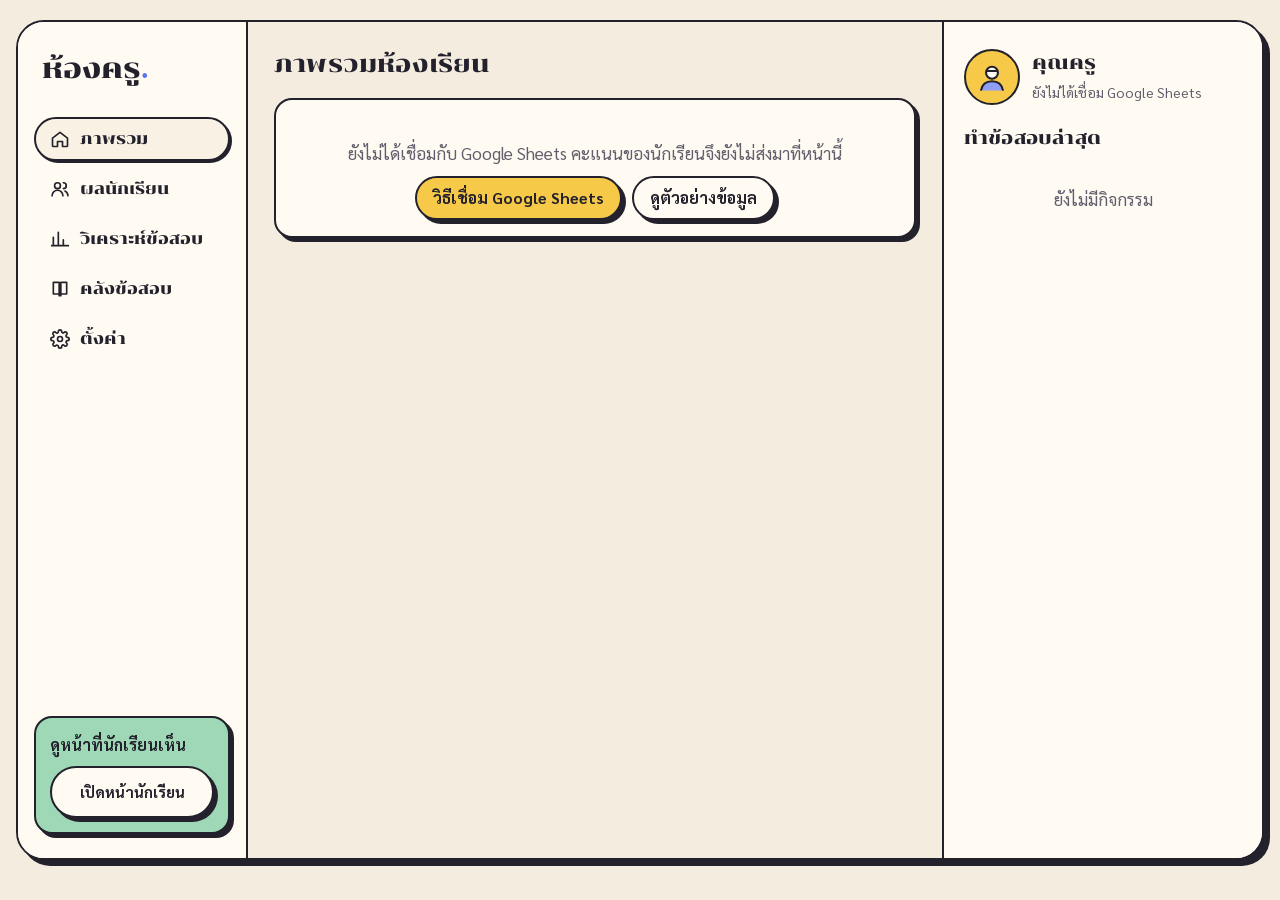
==== teacher.html @ 2ed69893 "หน้าตาใหม่ + หน้าครู" ====
<!DOCTYPE html>
<html lang="th" translate="no">
<head>
<meta charset="UTF-8" />
<meta name="viewport" content="width=device-width, initial-scale=1" />
<meta name="google" content="notranslate" />
<meta name="robots" content="noindex" />
<title>ห้องครู • ห้องติว ป.5</title>
<link rel="preconnect" href="https://fonts.googleapis.com" />
<link rel="preconnect" href="https://fonts.gstatic.com" crossorigin />
<link href="https://fonts.googleapis.com/css2?family=Chonburi&family=Sarabun:wght@400;600;700&display=swap" rel="stylesheet" />
<link rel="stylesheet" href="css/style.css" />
<link rel="stylesheet" href="css/teacher.css" />
</head>
<body class="teacher">

<div id="lockScreen" class="lock-wrap" hidden>
  <div class="lock card">
    <div id="lockArt" class="lock-art"></div>
    <h1>ห้องครู</h1>
    <p>กรอกรหัสลับที่ตั้งไว้ใน Google Apps Script</p>
    <form id="lockForm" novalidate>
      <div class="field">
        <label for="lockKey">รหัสครู</label>
        <input id="lockKey" type="password" autocomplete="current-password" required />
      </div>
      <p id="lockError" class="error-text" hidden></p>
      <button type="submit" class="btn btn-primary">เข้าห้องครู</button>
      <a class="btn btn-ghost" href="./">กลับหน้านักเรียน</a>
    </form>
  </div>
</div>

<div id="dashShell" class="dash-shell" hidden>
  <div class="dash">
    <aside class="side">
      <a class="brand" href="teacher.html">ห้องครู<span>.</span></a>
      <nav class="nav" id="nav" aria-label="เมนูห้องครู"></nav>
      <div class="side-bottom">
        <div class="upgrade card">
          <strong>ดูหน้าที่นักเรียนเห็น</strong>
          <a class="btn" href="./">เปิดหน้านักเรียน</a>
        </div>
      </div>
    </aside>

    <main class="main">
      <div id="demoBanner" class="demo-banner card" hidden></div>
      <div id="view"></div>
    </main>

    <aside class="aside" id="aside"></aside>
  </div>
</div>

<script src="js/config.js"></script>
<script src="js/art.js"></script>
<script src="js/teacher.js"></script>
</body>
</html>
---- css/style.css ----
/* ---------- Design tokens ---------- */
:root {
  --bg: #f4ecdf;
  --paper: #fffaf2;
  --paper-2: #f9f1e4;
  --ink: #23212c;
  --ink-soft: #625e6d;
  --line: #23212c;
  --shadow-color: #23212c;

  --yellow: #f7c948;
  --blue: #8e9ef6;
  --pink: #f5a6b8;
  --mint: #9ed8b6;
  --peach: #f8bb8c;
  --lilac: #c7b3f0;

  --accent: #6173e8;
  --accent-soft: #e3e7ff;
  --correct-bg: #dcf2e5;
  --correct-ink: #1d6a44;
  --wrong-bg: #fde6d8;
  --wrong-ink: #9c4a28;

  --radius: 18px;
  --radius-sm: 12px;
  --border: 2px solid var(--line);
  --shadow: 4px 4px 0 var(--shadow-color);
  --shadow-sm: 2px 2px 0 var(--shadow-color);
  --ease: cubic-bezier(.2, .8, .2, 1);

  --font-display: 'Chonburi', 'Sarabun', Georgia, serif;
  --font-body: 'Sarabun', 'Noto Sans Thai', system-ui, -apple-system, sans-serif;

  color-scheme: light;
}

@media (prefers-color-scheme: dark) {
  :root {
    --bg: #1b1a22;
    --paper: #26242f;
    --paper-2: #2e2b38;
    --ink: #f3ecdf;
    --ink-soft: #b3adbf;
    --line: #e9e0cf;
    --shadow-color: #07060a;

    --yellow: #e8b93a;
    --blue: #7d8de6;
    --pink: #e391a4;
    --mint: #7fc49e;
    --peach: #e7a472;
    --lilac: #a894db;

    --accent: #9aa8ff;
    --accent-soft: #33385c;
    --correct-bg: #1f3a2c;
    --correct-ink: #9fe3bd;
    --wrong-bg: #402b22;
    --wrong-ink: #f3b597;

    color-scheme: dark;
  }
}

/* ---------- Base ---------- */
* { box-sizing: border-box; }

[hidden] { display: none !important; }

html, body {
  margin: 0;
  padding: 0;
  overflow-x: hidden;
}

body {
  background: var(--bg);
  color: var(--ink);
  font-family: var(--font-body);
  font-size: 18px;
  line-height: 1.6;
  min-height: 100vh;
  -webkit-font-smoothing: antialiased;
}

h1, h2, h3, .display {
  font-family: var(--font-display);
  font-weight: 400;
  letter-spacing: .2px;
  line-height: 1.35;
}

button { font-family: inherit; }

:focus-visible {
  outline: 3px solid var(--accent);
  outline-offset: 3px;
}

/* ---------- Shared components ---------- */
.card {
  background: var(--paper);
  border: var(--border);
  border-radius: var(--radius);
  box-shadow: var(--shadow);
}

.btn {
  display: inline-flex;
  align-items: center;
  justify-content: center;
  gap: 8px;
  min-height: 52px;
  width: 100%;
  padding: 12px 22px;
  font-size: 18px;
  font-weight: 700;
  border-radius: 999px;
  border: var(--border);
  background: var(--paper);
  color: var(--ink);
  box-shadow: var(--shadow);
  cursor: pointer;
  text-decoration: none;
  transition: transform .15s var(--ease), box-shadow .15s var(--ease), background .2s;
  -webkit-tap-highlight-color: transparent;
}

.btn:hover:not(:disabled) { transform: translate(-1px, -1px); box-shadow: 5px 5px 0 var(--shadow-color); }
.btn:active:not(:disabled) { transform: translate(3px, 3px); box-shadow: 1px 1px 0 var(--shadow-color); }
.btn:disabled { opacity: .45; cursor: not-allowed; box-shadow: var(--shadow-sm); }

.btn-primary { background: var(--yellow); color: #23212c; }
.btn-secondary { background: var(--blue); color: #23212c; }
.btn-ghost {
  background: transparent;
  border-color: transparent;
  box-shadow: none;
  color: var(--ink-soft);
  font-weight: 600;
  min-height: 48px;
}
.btn-ghost:hover:not(:disabled) { box-shadow: none; transform: none; color: var(--ink); text-decoration: underline; }
.btn-ghost:active:not(:disabled) { box-shadow: none; }
.btn-sm { min-height: 44px; font-size: 16px; padding: 8px 16px; width: auto; }

.pill {
  display: inline-flex;
  align-items: center;
  gap: 6px;
  padding: 2px 12px;
  border: var(--border);
  border-radius: 999px;
  background: var(--paper);
  font-size: 14px;
  font-weight: 700;
  white-space: nowrap;
}
.pill-yellow { background: var(--yellow); color: #23212c; }
.pill-pink { background: var(--pink); color: #23212c; }
.pill-blue { background: var(--blue); color: #23212c; }
.pill-mint { background: var(--mint); color: #23212c; }
.pill-peach { background: var(--peach); color: #23212c; }

.bar {
  height: 12px;
  border: var(--border);
  border-radius: 999px;
  background: var(--paper-2);
  overflow: hidden;
}
.bar > span {
  display: block;
  height: 100%;
  width: 0;
  background: var(--blue);
  transition: width .6s var(--ease);
}

.cover {
  position: relative;
  border-bottom: var(--border);
  overflow: hidden;
}
.cover svg { display: block; width: 100%; height: 100%; }

.banner {
  border: var(--border);
  border-radius: var(--radius-sm);
  background: var(--wrong-bg);
  color: var(--wrong-ink);
  padding: 10px 14px;
  margin-bottom: 16px;
  font-size: 15px;
  box-shadow: var(--shadow-sm);
}

.empty-note {
  color: var(--ink-soft);
  text-align: center;
  padding: 24px 12px;
  margin: 0;
}

@keyframes rise {
  from { opacity: 0; transform: translateY(12px); }
  to { opacity: 1; transform: none; }
}

@keyframes pop {
  0% { transform: scale(.6); opacity: 0; }
  70% { transform: scale(1.12); opacity: 1; }
  100% { transform: scale(1); }
}

@media (prefers-reduced-motion: reduce) {
  *, *::before, *::after { animation: none !important; transition: none !important; }
}

/* ---------- Student app ---------- */
.student-app {
  max-width: 760px;
  margin: 0 auto;
  padding: 16px 16px 48px;
}

.topbar {
  display: flex;
  align-items: center;
  justify-content: space-between;
  gap: 12px;
  margin-bottom: 18px;
}

.brand {
  font-family: var(--font-display);
  font-size: 26px;
  color: var(--ink);
  text-decoration: none;
}
.brand span { color: var(--accent); }

.user-chip {
  display: inline-flex;
  align-items: center;
  gap: 8px;
  padding: 4px 14px 4px 4px;
  border: var(--border);
  border-radius: 999px;
  background: var(--paper);
  box-shadow: var(--shadow-sm);
  font-weight: 700;
  font-size: 15px;
  max-width: 60%;
}
.user-chip .avatar {
  width: 30px;
  height: 30px;
  border-radius: 50%;
  border: var(--border);
  background: var(--yellow);
  display: grid;
  place-items: center;
  font-size: 14px;
  flex-shrink: 0;
  color: #23212c;
}
.user-chip .name { overflow: hidden; text-overflow: ellipsis; white-space: nowrap; }

.screen { animation: rise .35s var(--ease); }

.hero {
  display: flex;
  align-items: center;
  gap: 14px;
  padding: 18px;
  margin-bottom: 26px;
  overflow: hidden;
}
.hero-text { flex: 1; min-width: 0; }
.hero h1 { font-size: 23px; margin: 0 0 4px; }
.hero p { margin: 0; color: var(--ink-soft); font-size: 16px; }
.hero-art { width: 96px; height: 96px; flex-shrink: 0; }

.section-head {
  display: flex;
  align-items: baseline;
  justify-content: space-between;
  gap: 12px;
  margin: 0 0 12px;
}
.section-head h2 { font-size: 20px; margin: 0; }
.section-head .muted { color: var(--ink-soft); font-size: 15px; }

.exam-grid {
  display: grid;
  grid-template-columns: 1fr;
  gap: 18px;
}
@media (min-width: 620px) {
  .exam-grid { grid-template-columns: 1fr 1fr; }
}

.exam-card {
  overflow: hidden;
  display: flex;
  flex-direction: column;
  transition: transform .2s var(--ease), box-shadow .2s var(--ease);
  animation: rise .45s var(--ease) both;
}
.exam-card:hover { transform: translate(-2px, -2px); box-shadow: 6px 6px 0 var(--shadow-color); }
.exam-card .cover { height: 118px; }
.exam-card .cover .pill { position: absolute; top: 10px; left: 10px; }
.exam-card-body { padding: 14px 16px 16px; display: flex; flex-direction: column; gap: 8px; flex: 1; }
.exam-card h3 { margin: 0; font-size: 19px; }
.exam-meta { display: flex; flex-wrap: wrap; gap: 4px 14px; color: var(--ink-soft); font-size: 15px; }
.best-row { display: flex; justify-content: space-between; font-size: 14px; color: var(--ink-soft); }
.best-row strong { color: var(--ink); }
.exam-card .btn { margin-top: auto; }
.exam-card .bar { margin-bottom: 8px; }

.review-card {
  display: flex;
  align-items: center;
  flex-wrap: wrap;
  gap: 12px 14px;
  padding: 16px;
  margin-top: 26px;
  background: var(--pink);
  color: #23212c;
}
.review-card .review-text { flex: 1; min-width: 180px; }
.review-card strong { display: block; font-family: var(--font-display); font-weight: 400; font-size: 18px; }
.review-card span { font-size: 15px; }
.review-card .btn { width: auto; background: var(--paper); color: var(--ink); }

.site-foot {
  margin-top: 40px;
  text-align: center;
  font-size: 14px;
  color: var(--ink-soft);
}
.site-foot a { color: var(--ink-soft); }

/* identify */
.back-link {
  background: none;
  border: none;
  color: var(--ink-soft);
  font-size: 16px;
  padding: 8px 0;
  min-height: 44px;
  cursor: pointer;
}
.back-link:hover { color: var(--ink); }

.form-card { padding: 22px 18px; }
.form-card h1 { font-size: 24px; margin: 0 0 2px; }
.form-card .sub { margin: 0 0 18px; color: var(--ink-soft); }

.field { display: flex; flex-direction: column; margin-bottom: 16px; }
.field label { font-weight: 700; margin-bottom: 6px; }
.field input {
  min-height: 54px;
  font-size: 18px;
  font-family: inherit;
  padding: 10px 16px;
  border-radius: var(--radius-sm);
  border: var(--border);
  background: var(--paper-2);
  color: var(--ink);
  width: 100%;
  transition: box-shadow .15s var(--ease), background .15s;
}
.field input:focus { outline: none; background: var(--paper); box-shadow: var(--shadow-sm); }
.field .hint { font-size: 14px; color: var(--ink-soft); margin-top: 4px; }

.switch-row {
  display: flex;
  align-items: center;
  justify-content: space-between;
  gap: 12px;
  padding: 12px 14px;
  margin: 4px 0 8px;
  border: var(--border);
  border-radius: var(--radius-sm);
  background: var(--paper-2);
  cursor: pointer;
}
.switch-row .label-text strong { display: block; }
.switch-row .label-text span { font-size: 14px; color: var(--ink-soft); }
.switch { position: relative; width: 56px; height: 32px; flex-shrink: 0; }
.switch input { position: absolute; inset: 0; opacity: 0; width: 100%; height: 100%; margin: 0; cursor: pointer; z-index: 1; }
.switch .track {
  position: absolute;
  inset: 0;
  border: var(--border);
  border-radius: 999px;
  background: var(--paper);
  transition: background .2s;
}
.switch .track::after {
  content: '';
  position: absolute;
  top: 3px;
  left: 3px;
  width: 22px;
  height: 22px;
  border-radius: 50%;
  border: var(--border);
  background: var(--paper-2);
  transition: transform .25s var(--ease), background .2s;
}
.switch input:checked + .track { background: var(--mint); }
.switch input:checked + .track::after { transform: translateX(24px); background: var(--paper); }
.switch input:focus-visible + .track { outline: 3px solid var(--accent); outline-offset: 2px; }

.error-text {
  border: var(--border);
  border-radius: var(--radius-sm);
  background: var(--wrong-bg);
  color: var(--wrong-ink);
  padding: 10px 14px;
  font-size: 15px;
  margin: 8px 0 0;
  animation: rise .25s var(--ease);
}

/* quiz */
.quiz-top { margin-bottom: 16px; }
.quiz-top-row {
  display: flex;
  justify-content: space-between;
  align-items: center;
  margin-bottom: 10px;
  gap: 8px;
}
.timer-pill { font-variant-numeric: tabular-nums; background: var(--mint); color: #23212c; }
.quiz-top .bar { height: 16px; }
.quiz-top .bar > span { background: var(--yellow); }

.question-card { padding: 20px 18px; }
.question-card .topic-tag { margin-bottom: 10px; background: var(--accent-soft); }
.question-text { font-family: var(--font-body); font-weight: 700; font-size: 21px; margin: 0 0 16px; line-height: 1.55; }

.question-image-wrap { margin-bottom: 16px; }
.question-image-wrap img {
  width: 100%;
  display: block;
  border: var(--border);
  border-radius: var(--radius-sm);
  background: #fff;
  cursor: zoom-in;
}
.image-hint { color: var(--ink-soft); font-size: 13px; margin: 6px 0 0; text-align: center; }

.choices-list { display: flex; flex-direction: column; gap: 12px; }
.choice-btn {
  display: flex;
  align-items: center;
  gap: 12px;
  min-height: 56px;
  width: 100%;
  text-align: left;
  padding: 10px 14px;
  font-size: 17px;
  line-height: 1.45;
  border: var(--border);
  border-radius: var(--radius-sm);
  background: var(--paper);
  color: var(--ink);
  box-shadow: var(--shadow-sm);
  cursor: pointer;
  transition: transform .15s var(--ease), box-shadow .15s var(--ease), background .2s;
  -webkit-tap-highlight-color: transparent;
}
.choice-btn:hover:not(:disabled) { transform: translate(-1px, -1px); box-shadow: 3px 3px 0 var(--shadow-color); }
.choice-btn .choice-icon {
  width: 34px;
  height: 34px;
  flex-shrink: 0;
  display: grid;
  place-items: center;
  border: var(--border);
  border-radius: 50%;
  background: var(--paper-2);
  font-weight: 700;
  font-size: 16px;
}
.choice-btn.selected { background: var(--accent-soft); }
.choice-btn.selected .choice-icon { background: var(--blue); color: #23212c; }
.choice-btn.correct { background: var(--correct-bg); color: var(--correct-ink); }
.choice-btn.correct .choice-icon { background: var(--mint); color: #23212c; animation: pop .4s var(--ease); }
.choice-btn.wrong { background: var(--wrong-bg); color: var(--wrong-ink); }
.choice-btn.wrong .choice-icon { background: var(--peach); color: #23212c; animation: pop .4s var(--ease); }
.choice-btn:disabled { cursor: default; }

.feedback {
  margin-top: 18px;
  padding: 14px 16px;
  border: var(--border);
  border-radius: var(--radius-sm);
  animation: rise .3s var(--ease);
}
.feedback.is-correct { background: var(--correct-bg); color: var(--correct-ink); }
.feedback.is-wrong { background: var(--wrong-bg); color: var(--wrong-ink); }
.feedback-text { font-weight: 700; font-size: 19px; margin: 0 0 4px; }
.explanation-text { margin: 0; color: var(--ink); font-size: 16px; }

.quiz-actions { margin-top: 18px; }

/* summary */
.summary-card { padding: 28px 20px 22px; text-align: center; overflow: hidden; }
.stars-row { display: flex; justify-content: center; gap: 10px; margin: 4px 0 14px; }
.star {
  width: 58px;
  height: 58px;
  display: grid;
  place-items: center;
  border: var(--border);
  border-radius: 50%;
  background: var(--paper-2);
  font-size: 30px;
  box-shadow: var(--shadow-sm);
  color: var(--ink-soft);
}
.star.on { background: var(--yellow); color: #23212c; animation: pop .5s var(--ease) both; }
.star.on:nth-child(2) { animation-delay: .12s; }
.star.on:nth-child(3) { animation-delay: .24s; }
.summary-card h1 { margin: 0 0 4px; font-size: 26px; }
.summary-score { font-family: var(--font-display); font-size: 32px; margin: 4px 0; }
.summary-message { color: var(--ink-soft); font-size: 18px; margin: 6px 0 22px; }
.summary-actions { display: flex; flex-direction: column; gap: 12px; }

/* image modal */
.image-modal {
  position: fixed;
  inset: 0;
  background: rgba(20, 18, 28, .78);
  display: flex;
  align-items: center;
  justify-content: center;
  padding: 20px;
  z-index: 100;
  cursor: zoom-out;
  animation: rise .2s var(--ease);
}
.image-modal img {
  max-width: 100%;
  max-height: 100%;
  border: var(--border);
  border-radius: var(--radius-sm);
  background: #fff;
}
---- css/teacher.css ----
body.teacher { font-size: 17px; }

.dash-shell {
  max-width: 1320px;
  margin: 0 auto;
  padding: 20px 16px 40px;
}

.dash {
  display: grid;
  grid-template-columns: 1fr;
  background: var(--paper);
  border: var(--border);
  border-radius: 28px;
  box-shadow: 6px 6px 0 var(--shadow-color);
  overflow: hidden;
  min-height: calc(100vh - 60px);
}

/* sidebar */
.side {
  display: flex;
  align-items: center;
  gap: 8px;
  padding: 14px 16px;
  border-bottom: var(--border);
  background: var(--paper);
  overflow-x: auto;
  scrollbar-width: none;
}
.side::-webkit-scrollbar { display: none; }
.side .brand { font-size: 24px; margin-right: 8px; flex-shrink: 0; }
.nav { display: flex; gap: 6px; }
.nav-btn {
  display: inline-flex;
  align-items: center;
  gap: 10px;
  min-height: 44px;
  padding: 8px 14px;
  border: 2px solid transparent;
  border-radius: 999px;
  background: none;
  color: var(--ink);
  font-family: var(--font-display);
  font-size: 15px;
  white-space: nowrap;
  cursor: pointer;
  text-decoration: none;
  transition: background .2s, border-color .2s, box-shadow .2s, transform .15s var(--ease);
}
.nav-btn svg { width: 20px; height: 20px; flex-shrink: 0; }
.nav-btn:hover { background: var(--paper-2); }
.nav-btn.active { background: var(--paper-2); border-color: var(--line); box-shadow: var(--shadow-sm); }
.side-bottom { display: none; }

/* main */
.main { padding: 20px 16px 28px; min-width: 0; background: var(--bg); }
.main-head {
  display: flex;
  align-items: center;
  justify-content: space-between;
  flex-wrap: wrap;
  gap: 12px;
  margin-bottom: 18px;
}
.main-head h1 { font-size: 24px; margin: 0; }
.main-head p { margin: 2px 0 0; color: var(--ink-soft); font-size: 15px; }

.view { animation: rise .35s var(--ease); }

.block { margin-bottom: 26px; }
.block-head {
  display: flex;
  align-items: baseline;
  justify-content: space-between;
  gap: 10px;
  margin-bottom: 12px;
}
.block-head h2 { font-size: 18px; margin: 0; }
.block-head .muted { color: var(--ink-soft); font-size: 14px; }

.stats {
  display: grid;
  grid-template-columns: repeat(2, minmax(0, 1fr));
  gap: 14px;
}
@media (min-width: 900px) { .stats { grid-template-columns: repeat(4, minmax(0, 1fr)); } }
.stat {
  padding: 14px 16px;
  border: var(--border);
  border-radius: var(--radius);
  box-shadow: var(--shadow);
  color: #23212c;
  animation: rise .4s var(--ease) both;
}
.stat:nth-child(2) { animation-delay: 60ms; }
.stat:nth-child(3) { animation-delay: 120ms; }
.stat:nth-child(4) { animation-delay: 180ms; }
.stat .label { font-size: 14px; font-weight: 700; }
.stat .value { font-family: var(--font-display); font-size: 30px; line-height: 1.3; }
.stat .foot { font-size: 13px; opacity: .8; }

.panel { padding: 16px; }
.panel + .panel { margin-top: 14px; }

.rows { display: flex; flex-direction: column; gap: 12px; }
.row-item { display: flex; flex-direction: column; gap: 6px; }
.row-top { display: flex; justify-content: space-between; gap: 10px; font-size: 15px; }
.row-top strong { font-weight: 700; min-width: 0; }
.row-top .num { flex-shrink: 0; color: var(--ink-soft); font-variant-numeric: tabular-nums; }
.bar.good > span { background: var(--mint); }
.bar.mid > span { background: var(--yellow); }
.bar.low > span { background: var(--peach); }

.two-col { display: grid; grid-template-columns: 1fr; gap: 18px; align-items: start; }
@media (min-width: 900px) { .two-col { grid-template-columns: 1fr 1fr; } }

.chips { display: flex; flex-wrap: wrap; gap: 8px; margin-bottom: 16px; }
.chip {
  display: inline-flex;
  align-items: center;
  gap: 8px;
  min-height: 44px;
  padding: 6px 16px 6px 6px;
  border: var(--border);
  border-radius: 999px;
  background: var(--paper);
  color: var(--ink);
  font-size: 15px;
  font-weight: 700;
  box-shadow: var(--shadow-sm);
  cursor: pointer;
  transition: transform .15s var(--ease), background .2s;
}
.chip .dot {
  width: 30px;
  height: 30px;
  border: var(--border);
  border-radius: 50%;
  flex-shrink: 0;
}
.chip:hover { transform: translate(-1px, -1px); }
.chip.active { background: var(--ink); color: var(--paper); }

.search {
  width: 100%;
  min-height: 50px;
  padding: 8px 18px;
  border: var(--border);
  border-radius: 999px;
  background: var(--paper);
  color: var(--ink);
  font-family: inherit;
  font-size: 17px;
  box-shadow: var(--shadow-sm);
  margin-bottom: 16px;
}
.search:focus { outline: none; box-shadow: var(--shadow); }

/* student list */
.student-list { display: grid; grid-template-columns: 1fr; gap: 14px; }
@media (min-width: 700px) { .student-list { grid-template-columns: 1fr 1fr; } }
.student-card {
  display: flex;
  flex-direction: column;
  gap: 10px;
  padding: 14px 16px;
  text-align: left;
  color: var(--ink);
  font-size: inherit;
  cursor: pointer;
  transition: transform .2s var(--ease), box-shadow .2s var(--ease);
  animation: rise .4s var(--ease) both;
}
.student-card:hover { transform: translate(-2px, -2px); box-shadow: 6px 6px 0 var(--shadow-color); }
.who { display: flex; align-items: center; gap: 12px; }
.who .avatar {
  width: 42px;
  height: 42px;
  border: var(--border);
  border-radius: 50%;
  display: grid;
  place-items: center;
  font-family: var(--font-display);
  color: #23212c;
  flex-shrink: 0;
}
.who .meta { min-width: 0; }
.who strong { display: block; font-size: 17px; overflow: hidden; text-overflow: ellipsis; white-space: nowrap; }
.who span { font-size: 14px; color: var(--ink-soft); }

.detail { padding: 18px 16px; animation: rise .3s var(--ease); }
.detail-head { display: flex; align-items: center; justify-content: space-between; gap: 12px; margin-bottom: 14px; flex-wrap: wrap; }

.table-wrap { overflow-x: auto; }
table.plain { width: 100%; border-collapse: collapse; font-size: 15px; }
table.plain th, table.plain td { text-align: left; padding: 10px 8px; border-bottom: 1px dashed var(--ink-soft); vertical-align: top; }
table.plain th { font-size: 13px; color: var(--ink-soft); font-weight: 700; }
table.plain td.num { font-variant-numeric: tabular-nums; white-space: nowrap; }

/* item analysis */
.item {
  display: grid;
  grid-template-columns: 44px 1fr;
  gap: 12px;
  padding: 12px 0;
  border-bottom: 1px dashed var(--ink-soft);
}
.item:last-child { border-bottom: 0; }
.item .qno {
  width: 44px;
  height: 44px;
  border: var(--border);
  border-radius: 12px;
  display: grid;
  place-items: center;
  font-weight: 700;
  background: var(--paper-2);
}
.item .qtext { margin: 0 0 6px; font-size: 15px; }
.item .tags { display: flex; flex-wrap: wrap; gap: 6px; margin-bottom: 8px; }
.item .tags .pill { font-size: 12px; white-space: normal; }

/* exam bank */
.bank-grid { display: grid; grid-template-columns: 1fr; gap: 18px; }
@media (min-width: 700px) { .bank-grid { grid-template-columns: 1fr 1fr; } }
.bank-card { overflow: hidden; display: flex; flex-direction: column; animation: rise .4s var(--ease) both; }
.bank-card .cover { height: 100px; }
.bank-card .body { padding: 14px 16px 16px; display: flex; flex-direction: column; gap: 8px; flex: 1; }
.bank-card h3 { margin: 0; font-size: 18px; }
.bank-card .btn { margin-top: auto; }

.q-list { display: flex; flex-direction: column; gap: 14px; }
.q-card { padding: 16px; }
.q-card .q-head { display: flex; gap: 8px; flex-wrap: wrap; margin-bottom: 8px; }
.q-card .q-text { font-weight: 700; margin: 0 0 10px; }
.q-card ol { list-style: none; margin: 0 0 10px; padding: 0; display: flex; flex-direction: column; gap: 6px; }
.q-card li { display: flex; gap: 10px; padding: 6px 10px; border-radius: 10px; font-size: 15px; }
.q-card li b { flex-shrink: 0; }
.q-card li.is-answer { background: var(--correct-bg); color: var(--correct-ink); border: 2px solid var(--correct-ink); font-weight: 700; }
.q-card .exp { margin: 0; font-size: 14px; color: var(--ink-soft); }

/* settings */
.steps { counter-reset: step; list-style: none; margin: 0; padding: 0; display: flex; flex-direction: column; gap: 14px; }
.steps > li {
  position: relative;
  padding: 14px 16px 14px 62px;
  border: var(--border);
  border-radius: var(--radius-sm);
  background: var(--paper);
  font-size: 16px;
}
.steps > li::before {
  counter-increment: step;
  content: counter(step);
  position: absolute;
  left: 14px;
  top: 12px;
  width: 34px;
  height: 34px;
  border: var(--border);
  border-radius: 50%;
  background: var(--yellow);
  color: #23212c;
  display: grid;
  place-items: center;
  font-weight: 700;
}
.steps code, .code-inline {
  background: var(--paper-2);
  border: 1px solid var(--ink-soft);
  border-radius: 6px;
  padding: 0 6px;
  font-size: 14px;
  word-break: break-all;
}
.code-box {
  max-height: 220px;
  overflow: auto;
  margin: 10px 0 0;
  padding: 12px;
  border: var(--border);
  border-radius: var(--radius-sm);
  background: var(--paper-2);
  font-size: 12px;
  line-height: 1.5;
  white-space: pre;
}
.status-line { display: flex; align-items: center; gap: 10px; flex-wrap: wrap; margin-bottom: 12px; }
.inline-form { display: flex; gap: 10px; flex-wrap: wrap; }
.inline-form input {
  flex: 1;
  min-width: 200px;
  min-height: 48px;
  padding: 8px 14px;
  border: var(--border);
  border-radius: var(--radius-sm);
  background: var(--paper-2);
  color: var(--ink);
  font-family: inherit;
  font-size: 17px;
}
.note { font-size: 14px; color: var(--ink-soft); margin: 8px 0 0; }
.msg { margin: 10px 0 0; font-weight: 700; font-size: 15px; }
.msg.ok { color: var(--correct-ink); }
.msg.bad { color: var(--wrong-ink); }

/* right aside */
.aside {
  padding: 20px 16px 28px;
  border-top: var(--border);
  background: var(--paper);
  min-width: 0;
}
.teacher-card { display: flex; align-items: center; gap: 12px; margin-bottom: 20px; }
.teacher-card .avatar {
  width: 56px;
  height: 56px;
  border: var(--border);
  border-radius: 50%;
  background: var(--yellow);
  display: grid;
  place-items: center;
  flex-shrink: 0;
}
.teacher-card .avatar svg { width: 34px; height: 34px; }
.teacher-card strong { display: block; font-family: var(--font-display); font-weight: 400; font-size: 19px; }
.teacher-card span { font-size: 14px; color: var(--ink-soft); }

.activity { display: flex; flex-direction: column; gap: 12px; }
.act {
  display: grid;
  grid-template-columns: 50px 1fr;
  gap: 12px;
  align-items: center;
  padding: 10px 12px;
  animation: rise .4s var(--ease) both;
}
.act .thumb {
  width: 50px;
  height: 50px;
  border: var(--border);
  border-radius: 12px;
  overflow: hidden;
}
.act .thumb svg { width: 100%; height: 100%; display: block; }
.act strong { display: block; font-size: 15px; overflow: hidden; text-overflow: ellipsis; white-space: nowrap; }
.act .sub { display: flex; justify-content: space-between; font-size: 13px; color: var(--ink-soft); margin-bottom: 4px; gap: 8px; }
.act .bar { height: 8px; border-width: 1.5px; }

.demo-banner {
  display: flex;
  align-items: center;
  justify-content: space-between;
  flex-wrap: wrap;
  gap: 10px;
  padding: 12px 16px;
  margin-bottom: 18px;
  background: var(--lilac);
  color: #23212c;
  font-size: 15px;
}
.demo-banner .btn { width: auto; background: var(--paper); color: var(--ink); }

/* lock */
.lock-wrap { max-width: 440px; margin: 8vh auto 0; padding: 0 16px; }
.lock { padding: 26px 22px; text-align: center; }
.lock .lock-art { width: 110px; height: 110px; margin: 0 auto 8px; }
.lock h1 { margin: 0 0 4px; font-size: 24px; }
.lock p { color: var(--ink-soft); margin: 0 0 18px; }
.lock form { display: flex; flex-direction: column; gap: 12px; text-align: left; }

/* layouts */
@media (min-width: 900px) {
  .dash { grid-template-columns: 220px minmax(0, 1fr); }
  .side {
    flex-direction: column;
    align-items: stretch;
    gap: 0;
    padding: 24px 16px;
    border-bottom: 0;
    border-right: var(--border);
    overflow: visible;
  }
  .side .brand { margin: 0 0 26px 8px; font-size: 28px; }
  .nav { flex-direction: column; gap: 6px; }
  .nav-btn { font-size: 16px; padding: 10px 14px; }
  .side-bottom { display: block; margin-top: auto; padding-top: 24px; }
  .upgrade {
    padding: 14px;
    text-align: left;
    background: var(--mint);
    color: #23212c;
  }
  .upgrade strong { display: block; font-size: 16px; margin-bottom: 8px; }
  .upgrade .btn { background: var(--paper); color: var(--ink); min-height: 44px; font-size: 15px; }
  .main { padding: 26px 26px 32px; }
  .aside { grid-column: 2; }
}

@media (min-width: 1180px) {
  .dash { grid-template-columns: 230px minmax(0, 1fr) 320px; }
  .aside { grid-column: auto; border-top: 0; border-left: var(--border); padding: 26px 20px; }
}

@media print {
  body { background: #fff; }
  .side, .aside, .no-print, .demo-banner { display: none !important; }
  .dash, .dash-shell { display: block; border: 0; box-shadow: none; padding: 0; max-width: none; }
  .main { padding: 0; background: #fff; }
  .card, .q-card { box-shadow: none; break-inside: avoid; }
  .view { animation: none; }
}
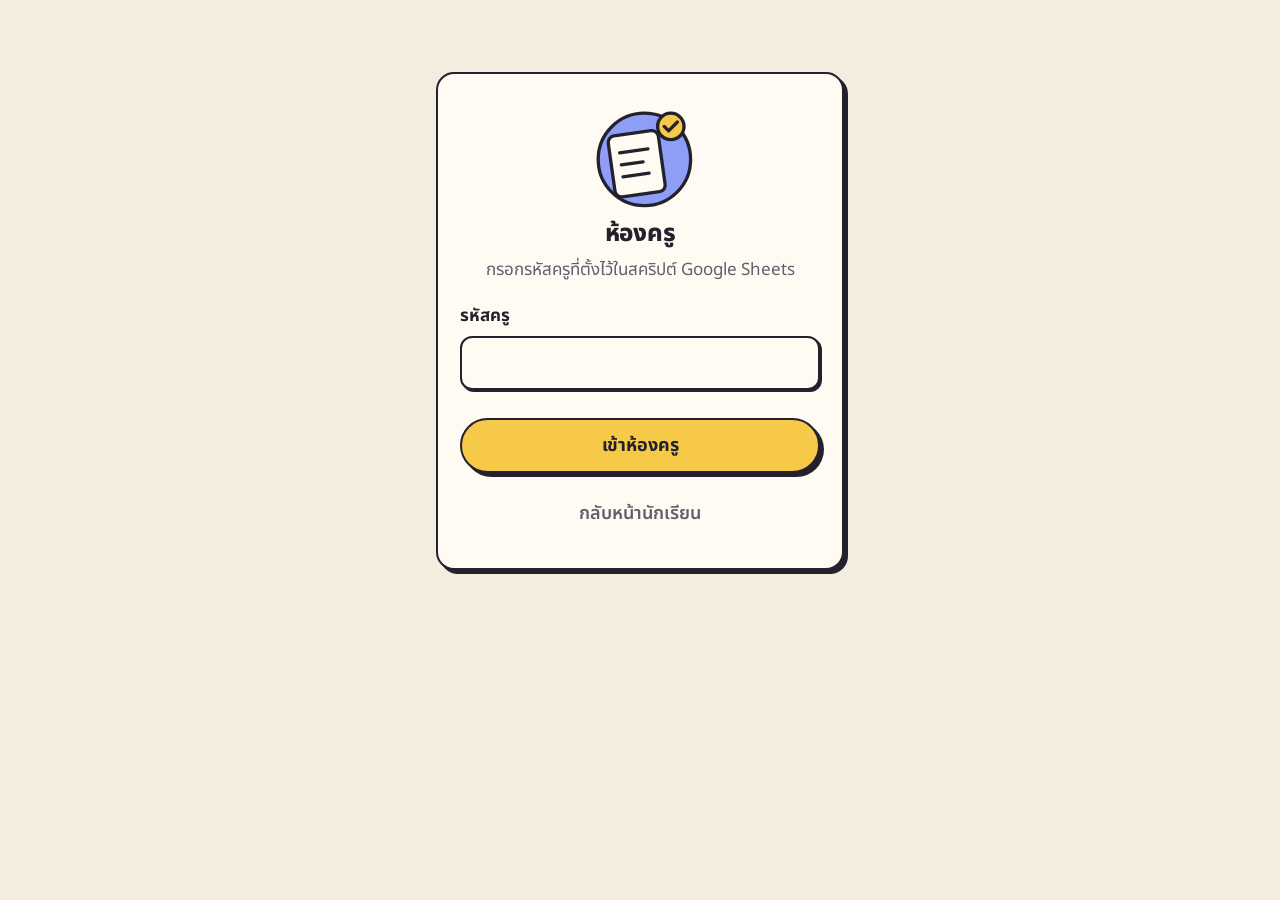
==== commit fa73faa5: "เต็มจอ + ธีม + ฟอนต์ใหม่" ====
--- a/teacher.html
+++ b/teacher.html
@@ -6,9 +6,10 @@
 <meta name="google" content="notranslate" />
 <meta name="robots" content="noindex" />
 <title>ห้องครู • ห้องติว ป.5</title>
+<script src="js/theme.js"></script>
 <link rel="preconnect" href="https://fonts.googleapis.com" />
 <link rel="preconnect" href="https://fonts.gstatic.com" crossorigin />
-<link href="https://fonts.googleapis.com/css2?family=Chonburi&family=Sarabun:wght@400;600;700&display=swap" rel="stylesheet" />
+<link href="https://fonts.googleapis.com/css2?family=Noto+Sans+Thai:wght@400;500;600;700;800&display=swap" rel="stylesheet" />
 <link rel="stylesheet" href="css/style.css" />
 <link rel="stylesheet" href="css/teacher.css" />
 </head>
@@ -18,7 +19,7 @@
   <div class="lock card">
     <div id="lockArt" class="lock-art"></div>
     <h1>ห้องครู</h1>
-    <p>กรอกรหัสลับที่ตั้งไว้ใน Google Apps Script</p>
+    <p>กรอกรหัสครูที่ตั้งไว้ในสคริปต์ Google Sheets</p>
     <form id="lockForm" novalidate>
       <div class="field">
         <label for="lockKey">รหัสครู</label>
@@ -31,26 +32,24 @@
   </div>
 </div>
 
-<div id="dashShell" class="dash-shell" hidden>
-  <div class="dash">
-    <aside class="side">
-      <a class="brand" href="teacher.html">ห้องครู<span>.</span></a>
-      <nav class="nav" id="nav" aria-label="เมนูห้องครู"></nav>
-      <div class="side-bottom">
-        <div class="upgrade card">
-          <strong>ดูหน้าที่นักเรียนเห็น</strong>
-          <a class="btn" href="./">เปิดหน้านักเรียน</a>
-        </div>
+<div id="dashShell" class="dash" hidden>
+  <aside class="side">
+    <a class="brand" href="teacher.html">ห้องครู<span>.</span></a>
+    <nav class="nav" id="nav" aria-label="เมนูห้องครู"></nav>
+    <div class="side-bottom">
+      <div class="upgrade card">
+        <strong>ดูหน้าที่นักเรียนเห็น</strong>
+        <a class="btn" href="./">เปิดหน้านักเรียน</a>
       </div>
-    </aside>
+    </div>
+  </aside>
 
-    <main class="main">
-      <div id="demoBanner" class="demo-banner card" hidden></div>
-      <div id="view"></div>
-    </main>
+  <main class="main">
+    <div id="demoBanner" class="demo-banner card" hidden></div>
+    <div id="view"></div>
+  </main>
 
-    <aside class="aside" id="aside"></aside>
-  </div>
+  <aside class="aside" id="aside"></aside>
 </div>
 
 <script src="js/config.js"></script>
--- a/css/style.css
+++ b/css/style.css
@@ -29,14 +29,13 @@
   --shadow-sm: 2px 2px 0 var(--shadow-color);
   --ease: cubic-bezier(.2, .8, .2, 1);
 
-  --font-display: 'Chonburi', 'Sarabun', Georgia, serif;
-  --font-body: 'Sarabun', 'Noto Sans Thai', system-ui, -apple-system, sans-serif;
+  --font: 'Noto Sans Thai', 'Leelawadee UI', 'Tahoma', system-ui, -apple-system, sans-serif;
 
   color-scheme: light;
 }
 
-@media (prefers-color-scheme: dark) {
-  :root {
+/* theme.js resolves "auto" to light/dark and sets data-theme on <html> */
+:root[data-theme="dark"] {
     --bg: #1b1a22;
     --paper: #26242f;
     --paper-2: #2e2b38;
@@ -60,7 +59,6 @@
     --wrong-ink: #f3b597;
 
     color-scheme: dark;
-  }
 }
 
 /* ---------- Base ---------- */
@@ -77,18 +75,19 @@
 body {
   background: var(--bg);
   color: var(--ink);
-  font-family: var(--font-body);
+  font-family: var(--font);
   font-size: 18px;
-  line-height: 1.6;
+  line-height: 1.65;
   min-height: 100vh;
   -webkit-font-smoothing: antialiased;
+  transition: background-color .3s var(--ease), color .3s var(--ease);
 }
 
 h1, h2, h3, .display {
-  font-family: var(--font-display);
-  font-weight: 400;
-  letter-spacing: .2px;
-  line-height: 1.35;
+  font-family: var(--font);
+  font-weight: 800;
+  letter-spacing: -.2px;
+  line-height: 1.4;
 }
 
 button { font-family: inherit; }
@@ -234,7 +233,7 @@
 }
 
 .brand {
-  font-family: var(--font-display);
+  font-weight: 800;
   font-size: 26px;
   color: var(--ink);
   text-decoration: none;
@@ -331,7 +330,7 @@
   color: #23212c;
 }
 .review-card .review-text { flex: 1; min-width: 180px; }
-.review-card strong { display: block; font-family: var(--font-display); font-weight: 400; font-size: 18px; }
+.review-card strong { display: block; font-weight: 800; font-size: 18px; }
 .review-card span { font-size: 15px; }
 .review-card .btn { width: auto; background: var(--paper); color: var(--ink); }
 
@@ -442,7 +441,7 @@
 
 .question-card { padding: 20px 18px; }
 .question-card .topic-tag { margin-bottom: 10px; background: var(--accent-soft); }
-.question-text { font-family: var(--font-body); font-weight: 700; font-size: 21px; margin: 0 0 16px; line-height: 1.55; }
+.question-text { font-weight: 700; font-size: 21px; margin: 0 0 16px; line-height: 1.55; }
 
 .question-image-wrap { margin-bottom: 16px; }
 .question-image-wrap img {
@@ -529,9 +528,94 @@
 .star.on:nth-child(2) { animation-delay: .12s; }
 .star.on:nth-child(3) { animation-delay: .24s; }
 .summary-card h1 { margin: 0 0 4px; font-size: 26px; }
-.summary-score { font-family: var(--font-display); font-size: 32px; margin: 4px 0; }
+.summary-score { font-weight: 800; font-size: 32px; margin: 4px 0; }
 .summary-message { color: var(--ink-soft); font-size: 18px; margin: 6px 0 22px; }
 .summary-actions { display: flex; flex-direction: column; gap: 12px; }
+
+/* topbar extras */
+.topbar-right { display: flex; align-items: center; gap: 10px; min-width: 0; }
+.topbar-right .user-chip { max-width: 180px; }
+.icon-btn {
+  width: 44px;
+  height: 44px;
+  flex-shrink: 0;
+  display: grid;
+  place-items: center;
+  border: var(--border);
+  border-radius: 50%;
+  background: var(--paper);
+  color: var(--ink);
+  box-shadow: var(--shadow-sm);
+  cursor: pointer;
+  transition: transform .15s var(--ease), background .2s;
+}
+.icon-btn:hover { transform: rotate(-12deg); }
+.icon-btn svg { width: 20px; height: 20px; }
+
+/* how-to steps */
+.how-to {
+  list-style: none;
+  margin: -8px 0 26px;
+  padding: 0;
+  display: grid;
+  grid-template-columns: repeat(3, minmax(0, 1fr));
+  gap: 10px;
+}
+.how-to li {
+  display: flex;
+  flex-direction: column;
+  align-items: center;
+  gap: 6px;
+  text-align: center;
+  font-size: 14px;
+  line-height: 1.45;
+  color: var(--ink-soft);
+}
+.how-to span {
+  width: 34px;
+  height: 34px;
+  display: grid;
+  place-items: center;
+  border: var(--border);
+  border-radius: 50%;
+  background: var(--yellow);
+  color: #23212c;
+  font-weight: 800;
+  font-size: 16px;
+}
+
+/* quiz extras */
+.quiz-top-row .back-link { padding: 0 4px; min-height: 40px; }
+.quiz-top-end { display: flex; gap: 6px; justify-content: flex-end; min-width: 0; }
+#streakPill { animation: pop .35s var(--ease); }
+.key-hint { display: none; margin: 12px 0 0; text-align: center; font-size: 14px; color: var(--ink-soft); }
+@media (hover: hover) and (pointer: fine) {
+  .key-hint { display: block; }
+}
+
+/* summary extras */
+.summary-card { position: relative; }
+.summary-facts {
+  display: flex;
+  justify-content: center;
+  flex-wrap: wrap;
+  gap: 8px;
+  margin: 10px 0 4px;
+}
+.confetti { position: absolute; inset: 0; pointer-events: none; overflow: hidden; }
+.confetti i {
+  position: absolute;
+  top: -12px;
+  width: 10px;
+  height: 14px;
+  border: 1.5px solid var(--line);
+  border-radius: 2px;
+  animation: fall 1.8s var(--ease) forwards;
+}
+@keyframes fall {
+  0% { transform: translateY(0) rotate(0); opacity: 1; }
+  100% { transform: translateY(420px) rotate(540deg); opacity: 0; }
+}
 
 /* image modal */
 .image-modal {
--- a/css/teacher.css
+++ b/css/teacher.css
@@ -1,24 +1,17 @@
 body.teacher { font-size: 17px; }
 
-.dash-shell {
-  max-width: 1320px;
-  margin: 0 auto;
-  padding: 20px 16px 40px;
-}
-
 .dash {
   display: grid;
   grid-template-columns: 1fr;
-  background: var(--paper);
-  border: var(--border);
-  border-radius: 28px;
-  box-shadow: 6px 6px 0 var(--shadow-color);
-  overflow: hidden;
-  min-height: calc(100vh - 60px);
+  min-height: 100vh;
+  background: var(--bg);
 }
 
 /* sidebar */
 .side {
+  position: sticky;
+  top: 0;
+  z-index: 10;
   display: flex;
   align-items: center;
   gap: 8px;
@@ -41,7 +34,7 @@
   border-radius: 999px;
   background: none;
   color: var(--ink);
-  font-family: var(--font-display);
+  font-weight: 800;
   font-size: 15px;
   white-space: nowrap;
   cursor: pointer;
@@ -97,7 +90,7 @@
 .stat:nth-child(3) { animation-delay: 120ms; }
 .stat:nth-child(4) { animation-delay: 180ms; }
 .stat .label { font-size: 14px; font-weight: 700; }
-.stat .value { font-family: var(--font-display); font-size: 30px; line-height: 1.3; }
+.stat .value { font-weight: 800; font-size: 30px; line-height: 1.3; }
 .stat .foot { font-size: 13px; opacity: .8; }
 
 .panel { padding: 16px; }
@@ -181,7 +174,7 @@
   border-radius: 50%;
   display: grid;
   place-items: center;
-  font-family: var(--font-display);
+  font-weight: 800;
   color: #23212c;
   flex-shrink: 0;
 }
@@ -324,7 +317,7 @@
   flex-shrink: 0;
 }
 .teacher-card .avatar svg { width: 34px; height: 34px; }
-.teacher-card strong { display: block; font-family: var(--font-display); font-weight: 400; font-size: 19px; }
+.teacher-card strong { display: block; font-weight: 800; font-size: 19px; }
 .teacher-card span { font-size: 14px; color: var(--ink-soft); }
 
 .activity { display: flex; flex-direction: column; gap: 12px; }
@@ -372,12 +365,15 @@
 
 /* layouts */
 @media (min-width: 900px) {
-  .dash { grid-template-columns: 220px minmax(0, 1fr); }
+  .dash { grid-template-columns: 240px minmax(0, 1fr); }
   .side {
+    position: sticky;
+    top: 0;
+    height: 100vh;
     flex-direction: column;
     align-items: stretch;
     gap: 0;
-    padding: 24px 16px;
+    padding: 28px 18px;
     border-bottom: 0;
     border-right: var(--border);
     overflow: visible;
@@ -394,19 +390,60 @@
   }
   .upgrade strong { display: block; font-size: 16px; margin-bottom: 8px; }
   .upgrade .btn { background: var(--paper); color: var(--ink); min-height: 44px; font-size: 15px; }
-  .main { padding: 26px 26px 32px; }
+  .main { padding: 32px 36px 40px; }
   .aside { grid-column: 2; }
 }
 
 @media (min-width: 1180px) {
-  .dash { grid-template-columns: 230px minmax(0, 1fr) 320px; }
-  .aside { grid-column: auto; border-top: 0; border-left: var(--border); padding: 26px 20px; }
-}
+  .dash { grid-template-columns: 250px minmax(0, 1fr) 340px; }
+  .aside {
+    grid-column: auto;
+    position: sticky;
+    top: 0;
+    height: 100vh;
+    overflow-y: auto;
+    border-top: 0;
+    border-left: var(--border);
+    padding: 32px 24px;
+  }
+}
+
+@media (min-width: 1600px) {
+  .main { padding: 40px 56px 48px; }
+  .stats { gap: 20px; }
+}
+
+.theme-switch {
+  display: inline-flex;
+  flex-wrap: wrap;
+  gap: 6px;
+  padding: 5px;
+  border: var(--border);
+  border-radius: 999px;
+  background: var(--paper-2);
+}
+.theme-switch button {
+  display: inline-flex;
+  align-items: center;
+  gap: 8px;
+  min-height: 42px;
+  padding: 6px 16px;
+  border: 2px solid transparent;
+  border-radius: 999px;
+  background: none;
+  color: var(--ink);
+  font-size: 15px;
+  font-weight: 700;
+  cursor: pointer;
+  transition: background .2s, border-color .2s;
+}
+.theme-switch button svg { width: 18px; height: 18px; }
+.theme-switch button[aria-pressed="true"] { background: var(--paper); border-color: var(--line); box-shadow: var(--shadow-sm); }
 
 @media print {
   body { background: #fff; }
   .side, .aside, .no-print, .demo-banner { display: none !important; }
-  .dash, .dash-shell { display: block; border: 0; box-shadow: none; padding: 0; max-width: none; }
+  .dash { display: block; min-height: 0; }
   .main { padding: 0; background: #fff; }
   .card, .q-card { box-shadow: none; break-inside: avoid; }
   .view { animation: none; }
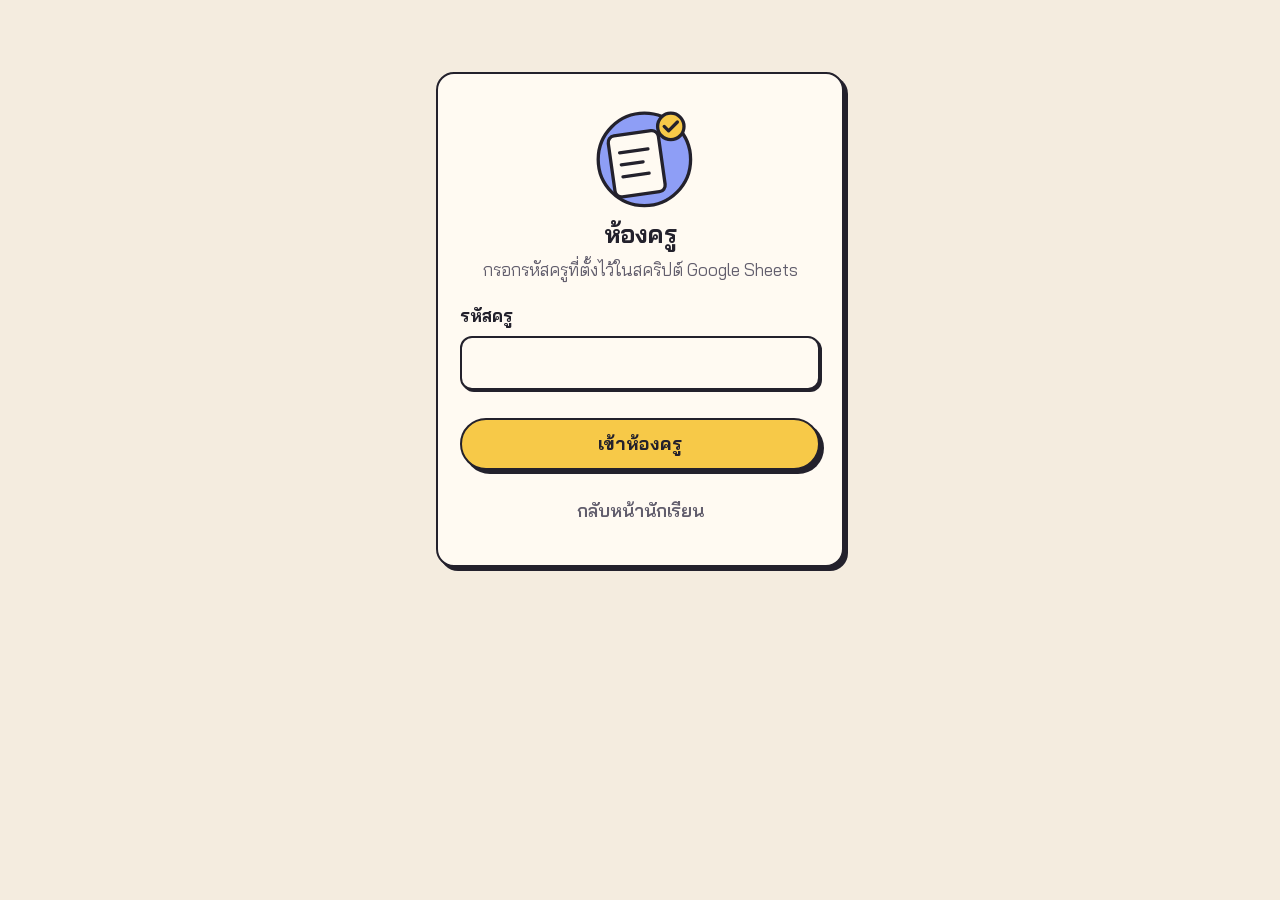
==== commit 853fc870: "จัดทำการ์ด" ====
--- a/teacher.html
+++ b/teacher.html
@@ -9,7 +9,7 @@
 <script src="js/theme.js"></script>
 <link rel="preconnect" href="https://fonts.googleapis.com" />
 <link rel="preconnect" href="https://fonts.gstatic.com" crossorigin />
-<link href="https://fonts.googleapis.com/css2?family=Noto+Sans+Thai:wght@400;500;600;700;800&display=swap" rel="stylesheet" />
+<link href="https://fonts.googleapis.com/css2?family=Bai+Jamjuree:wght@400;500;600;700&display=swap" rel="stylesheet" />
 <link rel="stylesheet" href="css/style.css" />
 <link rel="stylesheet" href="css/teacher.css" />
 </head>
@@ -54,6 +54,8 @@
 
 <script src="js/config.js"></script>
 <script src="js/art.js"></script>
+<script src="js/examsource.js"></script>
+<script src="js/importer.js"></script>
 <script src="js/teacher.js"></script>
 </body>
 </html>
--- a/css/style.css
+++ b/css/style.css
@@ -29,7 +29,7 @@
   --shadow-sm: 2px 2px 0 var(--shadow-color);
   --ease: cubic-bezier(.2, .8, .2, 1);
 
-  --font: 'Noto Sans Thai', 'Leelawadee UI', 'Tahoma', system-ui, -apple-system, sans-serif;
+  --font: 'Bai Jamjuree', 'Noto Sans Thai', 'Leelawadee UI', 'Tahoma', system-ui, -apple-system, sans-serif;
 
   color-scheme: light;
 }
@@ -85,7 +85,7 @@
 
 h1, h2, h3, .display {
   font-family: var(--font);
-  font-weight: 800;
+  font-weight: 700;
   letter-spacing: -.2px;
   line-height: 1.4;
 }
@@ -233,7 +233,7 @@
 }
 
 .brand {
-  font-weight: 800;
+  font-weight: 700;
   font-size: 26px;
   color: var(--ink);
   text-decoration: none;
@@ -313,6 +313,9 @@
 .exam-card .cover .pill { position: absolute; top: 10px; left: 10px; }
 .exam-card-body { padding: 14px 16px 16px; display: flex; flex-direction: column; gap: 8px; flex: 1; }
 .exam-card h3 { margin: 0; font-size: 19px; }
+.exam-tags { display: flex; flex-wrap: wrap; gap: 6px; }
+.exam-tags .pill { font-size: 13px; }
+.exam-lesson { margin: -4px 0 0; font-size: 15px; color: var(--ink-soft); }
 .exam-meta { display: flex; flex-wrap: wrap; gap: 4px 14px; color: var(--ink-soft); font-size: 15px; }
 .best-row { display: flex; justify-content: space-between; font-size: 14px; color: var(--ink-soft); }
 .best-row strong { color: var(--ink); }
@@ -330,7 +333,7 @@
   color: #23212c;
 }
 .review-card .review-text { flex: 1; min-width: 180px; }
-.review-card strong { display: block; font-weight: 800; font-size: 18px; }
+.review-card strong { display: block; font-weight: 700; font-size: 18px; }
 .review-card span { font-size: 15px; }
 .review-card .btn { width: auto; background: var(--paper); color: var(--ink); }
 
@@ -349,7 +352,7 @@
   color: var(--ink-soft);
   font-size: 16px;
   padding: 8px 0;
-  min-height: 44px;
+  min-height: 48px;
   cursor: pointer;
 }
 .back-link:hover { color: var(--ink); }
@@ -463,7 +466,7 @@
   width: 100%;
   text-align: left;
   padding: 10px 14px;
-  font-size: 17px;
+  font-size: 18px;
   line-height: 1.45;
   border: var(--border);
   border-radius: var(--radius-sm);
@@ -528,7 +531,7 @@
 .star.on:nth-child(2) { animation-delay: .12s; }
 .star.on:nth-child(3) { animation-delay: .24s; }
 .summary-card h1 { margin: 0 0 4px; font-size: 26px; }
-.summary-score { font-weight: 800; font-size: 32px; margin: 4px 0; }
+.summary-score { font-weight: 700; font-size: 32px; margin: 4px 0; }
 .summary-message { color: var(--ink-soft); font-size: 18px; margin: 6px 0 22px; }
 .summary-actions { display: flex; flex-direction: column; gap: 12px; }
 
@@ -580,7 +583,7 @@
   border-radius: 50%;
   background: var(--yellow);
   color: #23212c;
-  font-weight: 800;
+  font-weight: 700;
   font-size: 16px;
 }
 
@@ -637,3 +640,115 @@
   border-radius: var(--radius-sm);
   background: #fff;
 }
+
+/* confirm modal */
+.confirm-modal {
+  position: fixed;
+  inset: 0;
+  background: rgba(20, 18, 28, .78);
+  display: flex;
+  align-items: center;
+  justify-content: center;
+  padding: 20px;
+  z-index: 110;
+  animation: rise .2s var(--ease);
+}
+.confirm-card {
+  max-width: 360px;
+  width: 100%;
+  padding: 24px 20px 20px;
+  text-align: center;
+}
+.confirm-text { font-size: 18px; font-weight: 700; line-height: 1.5; margin: 0 0 18px; }
+.confirm-actions { display: flex; gap: 10px; }
+.confirm-actions .btn { width: auto; flex: 1; }
+
+/* ---------- เลือกวิชา → บท → เรื่อง ---------- */
+/* columns follow the space the grid actually has (teacher page has side panels) */
+.nav-grid { display: grid; grid-template-columns: repeat(auto-fill, minmax(min(100%, 260px), 1fr)); gap: 16px; }
+.nav-list { display: flex; flex-direction: column; gap: 14px; }
+
+/* text left, icon badge right, progress meter across the bottom */
+.nav-card {
+  position: relative;
+  overflow: hidden;
+  display: grid;
+  grid-template-columns: minmax(0, 1fr) auto;
+  grid-template-areas: "text icon" "meter meter";
+  align-items: center;
+  column-gap: 14px;
+  row-gap: 14px;
+  width: 100%;
+  min-height: 104px;
+  padding: 16px 18px;
+  border: var(--border);
+  border-radius: var(--radius);
+  box-shadow: var(--shadow);
+  background: linear-gradient(135deg, var(--c1) 0%, var(--c2) 100%);
+  color: var(--c-ink);
+  font: inherit;
+  text-align: left;
+  text-decoration: none;
+  cursor: pointer;
+  transition: transform .2s var(--ease), box-shadow .2s var(--ease);
+  animation: rise .45s var(--ease) both;
+}
+.nav-card:hover { transform: translate(-2px, -2px); box-shadow: 6px 6px 0 var(--shadow-color); }
+.nav-card:active { transform: translate(2px, 2px); box-shadow: var(--shadow-sm); }
+.nav-card::after {
+  content: '';
+  position: absolute;
+  right: -48px;
+  bottom: -64px;
+  width: 170px;
+  height: 170px;
+  border-radius: 50%;
+  background: rgba(255, 255, 255, .28);
+  pointer-events: none;
+}
+.nav-card-text { grid-area: text; position: relative; z-index: 1; display: flex; flex-direction: column; gap: 4px; }
+.nav-card-kicker { font-size: 14px; font-weight: 600; letter-spacing: .02em; opacity: .85; }
+.nav-card-title { font-size: 20px; font-weight: 700; line-height: 1.3; color: #23212c; overflow-wrap: anywhere; }
+.nav-card-sub { font-size: 16px; font-weight: 600; }
+.nav-card-icon {
+  grid-area: icon;
+  position: relative;
+  z-index: 1;
+  display: grid;
+  place-items: center;
+  width: 64px;
+  height: 64px;
+  border: var(--border);
+  border-radius: 50%;
+  background: rgba(255, 255, 255, .75);
+  box-shadow: var(--shadow-sm);
+  font-size: 34px;
+  line-height: 1;
+}
+.nav-card-meter {
+  grid-area: meter;
+  position: relative;
+  z-index: 1;
+  height: 10px;
+  border: 2px solid #23212c;
+  border-radius: 99px;
+  background: rgba(255, 255, 255, .6);
+  overflow: hidden;
+}
+.nav-card-meter span { display: block; height: 100%; background: var(--c-ink); border-radius: 99px; }
+
+/* subject cards: equal height, title top, count bottom */
+.nav-card-big { min-height: 168px; padding: 20px; align-items: stretch; }
+.nav-card-big .nav-card-text { justify-content: space-between; }
+.nav-card-big .nav-card-title { font-size: 24px; }
+.nav-card-big .nav-card-icon { align-self: start; width: 80px; height: 80px; font-size: 44px; }
+
+.nav-subhead { margin: 10px 0 0; font-size: 18px; }
+
+.crumbs { display: flex; flex-direction: column; align-items: flex-start; gap: 10px; margin: 0 0 14px; }
+.crumbs ol { list-style: none; margin: 0; padding: 0; display: flex; flex-wrap: wrap; gap: 4px; font-size: 16px; color: var(--ink-soft); }
+.crumbs li + li::before { content: '›'; margin-right: 4px; }
+.crumbs a:not(.btn), .crumbs button.crumb-link { color: var(--accent); font-weight: 700; }
+.crumbs button.crumb-link { border: 0; background: none; padding: 0; font: inherit; cursor: pointer; text-decoration: underline; }
+.crumbs [aria-current] { color: var(--ink); font-weight: 700; }
+.crumb-back { min-height: 48px; display: inline-flex; align-items: center; text-decoration: none; }
--- a/css/teacher.css
+++ b/css/teacher.css
@@ -34,7 +34,7 @@
   border-radius: 999px;
   background: none;
   color: var(--ink);
-  font-weight: 800;
+  font-weight: 700;
   font-size: 15px;
   white-space: nowrap;
   cursor: pointer;
@@ -90,7 +90,7 @@
 .stat:nth-child(3) { animation-delay: 120ms; }
 .stat:nth-child(4) { animation-delay: 180ms; }
 .stat .label { font-size: 14px; font-weight: 700; }
-.stat .value { font-weight: 800; font-size: 30px; line-height: 1.3; }
+.stat .value { font-weight: 700; font-size: 30px; line-height: 1.3; }
 .stat .foot { font-size: 13px; opacity: .8; }
 
 .panel { padding: 16px; }
@@ -174,7 +174,7 @@
   border-radius: 50%;
   display: grid;
   place-items: center;
-  font-weight: 800;
+  font-weight: 700;
   color: #23212c;
   flex-shrink: 0;
 }
@@ -215,7 +215,7 @@
 .item .tags .pill { font-size: 12px; white-space: normal; }
 
 /* exam bank */
-.bank-grid { display: grid; grid-template-columns: 1fr; gap: 18px; }
+.bank-grid { display: grid; grid-template-columns: 1fr; gap: 18px; margin-bottom: 26px; }
 @media (min-width: 700px) { .bank-grid { grid-template-columns: 1fr 1fr; } }
 .bank-card { overflow: hidden; display: flex; flex-direction: column; animation: rise .4s var(--ease) both; }
 .bank-card .cover { height: 100px; }
@@ -279,6 +279,142 @@
   line-height: 1.5;
   white-space: pre;
 }
+/* curriculum meta */
+.meta {
+  display: grid;
+  grid-template-columns: 1fr;
+  gap: 4px 20px;
+  margin: 0;
+  font-size: 14px;
+}
+@media (min-width: 700px) { .meta.wide { grid-template-columns: 1fr 1fr; } }
+.meta > div { display: grid; grid-template-columns: 128px 1fr; gap: 8px; padding: 3px 0; border-bottom: 1px dashed var(--line-soft, rgba(128,128,128,.35)); }
+.meta dt { color: var(--ink-soft); }
+.meta dd { margin: 0; font-weight: 600; min-width: 0; overflow-wrap: anywhere; }
+.meta .muted { color: var(--ink-soft); font-weight: 400; }
+.paper-head { padding: 18px; margin-bottom: 18px; }
+.paper-head .tags { display: flex; flex-wrap: wrap; gap: 6px; margin-bottom: 12px; }
+.bank-card .tags, .draft-meta .tags { display: flex; flex-wrap: wrap; gap: 6px; }
+.draft-meta { margin: 10px 0 0; padding: 12px; border-radius: var(--radius-sm); background: var(--paper); border: 1px dashed var(--ink-soft); }
+
+.item-table td { font-size: 14px; }
+.item-table th, .item-table td { white-space: nowrap; }
+.item-table td:last-child { white-space: normal; min-width: 220px; }
+.item-table tr.flag td { background: var(--wrong-bg); }
+.item-table .muted { color: var(--ink-soft); }
+
+.bp-ind { min-width: 220px; }
+.bp-ind .muted { font-size: 13px; color: var(--ink-soft); }
+
+/* curriculum picker */
+.picker { margin-top: 12px; border: var(--border); border-radius: var(--radius-sm); padding: 10px 14px; background: var(--paper-2); }
+.picker summary { cursor: pointer; font-weight: 700; min-height: 36px; display: flex; align-items: center; }
+.pick-fields { display: grid; grid-template-columns: 1fr; gap: 10px; margin: 12px 0; }
+@media (min-width: 600px) { .pick-fields { grid-template-columns: 1fr 1fr; } }
+.pick-field { display: flex; flex-direction: column; gap: 4px; font-size: 14px; font-weight: 600; }
+.pick-field input, .pick-field select {
+  min-height: 44px; padding: 6px 12px; border: var(--border); border-radius: 10px;
+  background: var(--paper); color: var(--ink); font-family: inherit; font-size: 15px;
+}
+.pick-list { max-height: 420px; overflow-y: auto; padding-right: 6px; }
+.pick-strand { font-size: 15px; margin: 14px 0 6px; }
+.pick-std { margin-bottom: 10px; padding: 10px 12px; border-radius: 10px; background: var(--paper); border: 1px dashed var(--ink-soft); }
+.pick-std > p { margin: 0 0 6px; font-size: 13px; color: var(--ink-soft); }
+.pick-std > p b { color: var(--ink); }
+.core-list { margin: 0 0 8px; font-size: 13px; }
+.core-list summary { cursor: pointer; color: var(--accent); font-weight: 700; min-height: 32px; display: flex; align-items: center; }
+.core-list ul { margin: 4px 0 6px; padding-left: 20px; color: var(--ink); line-height: 1.55; }
+.core-list li.sub { list-style: circle; margin-left: 18px; color: var(--ink-soft); }
+.pick-item { display: flex; gap: 10px; align-items: flex-start; padding: 6px 4px; font-size: 14px; line-height: 1.5; cursor: pointer; border-radius: 8px; }
+.pick-item:hover { background: var(--accent-soft); }
+.pick-item input { width: 20px; height: 20px; margin-top: 2px; flex-shrink: 0; accent-color: var(--accent); }
+
+/* import */
+.import-steps { display: grid; grid-template-columns: 1fr; gap: 18px; margin-bottom: 26px; }
+@media (min-width: 1100px) { .import-steps { grid-template-columns: 1fr 1fr; align-items: start; } }
+.import-steps h2, .block > h2 { font-size: 18px; margin: 0 0 8px; }
+.step-no {
+  width: 36px;
+  height: 36px;
+  display: grid;
+  place-items: center;
+  margin-bottom: 10px;
+  border: var(--border);
+  border-radius: 50%;
+  background: var(--yellow);
+  color: #23212c;
+  font-weight: 700;
+}
+.btn-row { display: flex; flex-wrap: wrap; gap: 10px; align-items: center; }
+.btn-row .btn:not(.btn-sm) { width: auto; }
+.peek { margin-top: 12px; }
+.peek summary { cursor: pointer; font-size: 14px; color: var(--ink-soft); min-height: 32px; }
+.dropzone {
+  display: flex;
+  flex-direction: column;
+  align-items: center;
+  justify-content: center;
+  gap: 4px;
+  min-height: 120px;
+  padding: 18px;
+  border: 2px dashed var(--line);
+  border-radius: var(--radius);
+  background: var(--paper-2);
+  text-align: center;
+  cursor: pointer;
+  transition: background .2s, transform .15s var(--ease);
+}
+.dropzone:hover, .dropzone.over { background: var(--accent-soft); transform: translateY(-1px); }
+.dropzone span { font-size: 14px; color: var(--ink-soft); }
+.import-text {
+  width: 100%;
+  min-height: 130px;
+  margin-top: 12px;
+  padding: 12px 14px;
+  border: var(--border);
+  border-radius: var(--radius-sm);
+  background: var(--paper-2);
+  color: var(--ink);
+  font-family: inherit;
+  font-size: 15px;
+  line-height: 1.6;
+  resize: vertical;
+}
+.import-text:focus { outline: none; background: var(--paper); box-shadow: var(--shadow-sm); }
+.import-msg.ok { background: var(--correct-bg); }
+.import-msg.bad { background: var(--wrong-bg); }
+.draft-exam { border: var(--border); border-radius: var(--radius-sm); padding: 10px 14px; margin-top: 12px; background: var(--paper-2); }
+.draft-exam summary { cursor: pointer; display: flex; flex-wrap: wrap; align-items: center; justify-content: space-between; gap: 8px; min-height: 40px; }
+.draft-tags { display: flex; flex-wrap: wrap; gap: 6px; }
+.draft-tags .pill { white-space: normal; font-size: 12px; }
+.q-card.is-dup { opacity: .55; }
+.q-list .q-card { border: var(--border); border-radius: var(--radius-sm); background: var(--paper); }
+
+.guide summary {
+  display: flex;
+  align-items: center;
+  gap: 10px;
+  cursor: pointer;
+  list-style: none;
+  min-height: 44px;
+}
+.guide summary::-webkit-details-marker { display: none; }
+.guide summary::before {
+  content: '+';
+  width: 30px;
+  height: 30px;
+  flex-shrink: 0;
+  display: grid;
+  place-items: center;
+  border: var(--border);
+  border-radius: 50%;
+  background: var(--yellow);
+  color: #23212c;
+  font-weight: 700;
+}
+.guide[open] summary::before { content: '−'; }
+.guide summary h2 { margin: 0; font-size: 18px; }
+.steps table.plain td { font-size: 14px; }
 .status-line { display: flex; align-items: center; gap: 10px; flex-wrap: wrap; margin-bottom: 12px; }
 .inline-form { display: flex; gap: 10px; flex-wrap: wrap; }
 .inline-form input {
@@ -317,7 +453,7 @@
   flex-shrink: 0;
 }
 .teacher-card .avatar svg { width: 34px; height: 34px; }
-.teacher-card strong { display: block; font-weight: 800; font-size: 19px; }
+.teacher-card strong { display: block; font-weight: 700; font-size: 19px; }
 .teacher-card span { font-size: 14px; color: var(--ink-soft); }
 
 .activity { display: flex; flex-direction: column; gap: 12px; }
@@ -448,3 +584,34 @@
   .card, .q-card { box-shadow: none; break-inside: avoid; }
   .view { animation: none; }
 }
+
+/* edit one question */
+.q-card .q-edit-btn { margin-left: auto; }
+.edit-card { display: flex; flex-direction: column; gap: 12px; border-color: var(--accent) !important; }
+.edit-card textarea {
+  min-height: 44px; padding: 8px 12px; border: var(--border); border-radius: 10px; resize: vertical;
+  background: var(--paper); color: var(--ink); font-family: inherit; font-size: 16px; line-height: 1.5;
+}
+.ed-choices { border: 0; margin: 0; padding: 0; display: flex; flex-direction: column; gap: 8px; }
+.ed-choices legend, .ed-label { font-size: 14px; font-weight: 600; margin-bottom: 4px; padding: 0; }
+.ed-choice { display: flex; gap: 8px; align-items: center; }
+.ed-choice input[type="text"] {
+  flex: 1; min-width: 0; min-height: 44px; padding: 6px 12px; border: var(--border); border-radius: 10px;
+  background: var(--paper); color: var(--ink); font-family: inherit; font-size: 16px;
+}
+.ed-radio { display: flex; align-items: center; gap: 6px; min-width: 64px; min-height: 44px; padding: 0 10px; border-radius: 10px; cursor: pointer; border: 2px dashed var(--ink-soft); }
+.ed-radio input { width: 20px; height: 20px; accent-color: var(--correct-ink); }
+.ed-radio:has(input:checked) { background: var(--correct-bg); color: var(--correct-ink); border: 2px solid var(--correct-ink); }
+.ed-radio b::after { content: ' ✓'; visibility: hidden; }
+.ed-radio:has(input:checked) b::after { visibility: visible; }
+.ed-image { display: flex; flex-direction: column; gap: 8px; }
+.ed-image img { max-width: 100%; max-height: 260px; object-fit: contain; align-self: flex-start; border: var(--border); border-radius: 12px; background: #fff; }
+.ed-upload { cursor: pointer; }
+.ed-more summary { cursor: pointer; font-weight: 700; min-height: 40px; display: flex; align-items: center; color: var(--accent); }
+.ed-delete { margin-left: auto; color: var(--wrong-ink); }
+
+/* ข้อมูลชุดข้อสอบตอนนำเข้า */
+.draft-set { margin: 12px 0; padding: 14px 16px; border: var(--border); border-radius: var(--radius-sm); background: var(--accent-soft); }
+.draft-set h3 { margin: 0 0 4px; font-size: 17px; }
+.draft-set .pick-fields { margin: 8px 0; }
+.bank-nav { margin-bottom: 26px; }
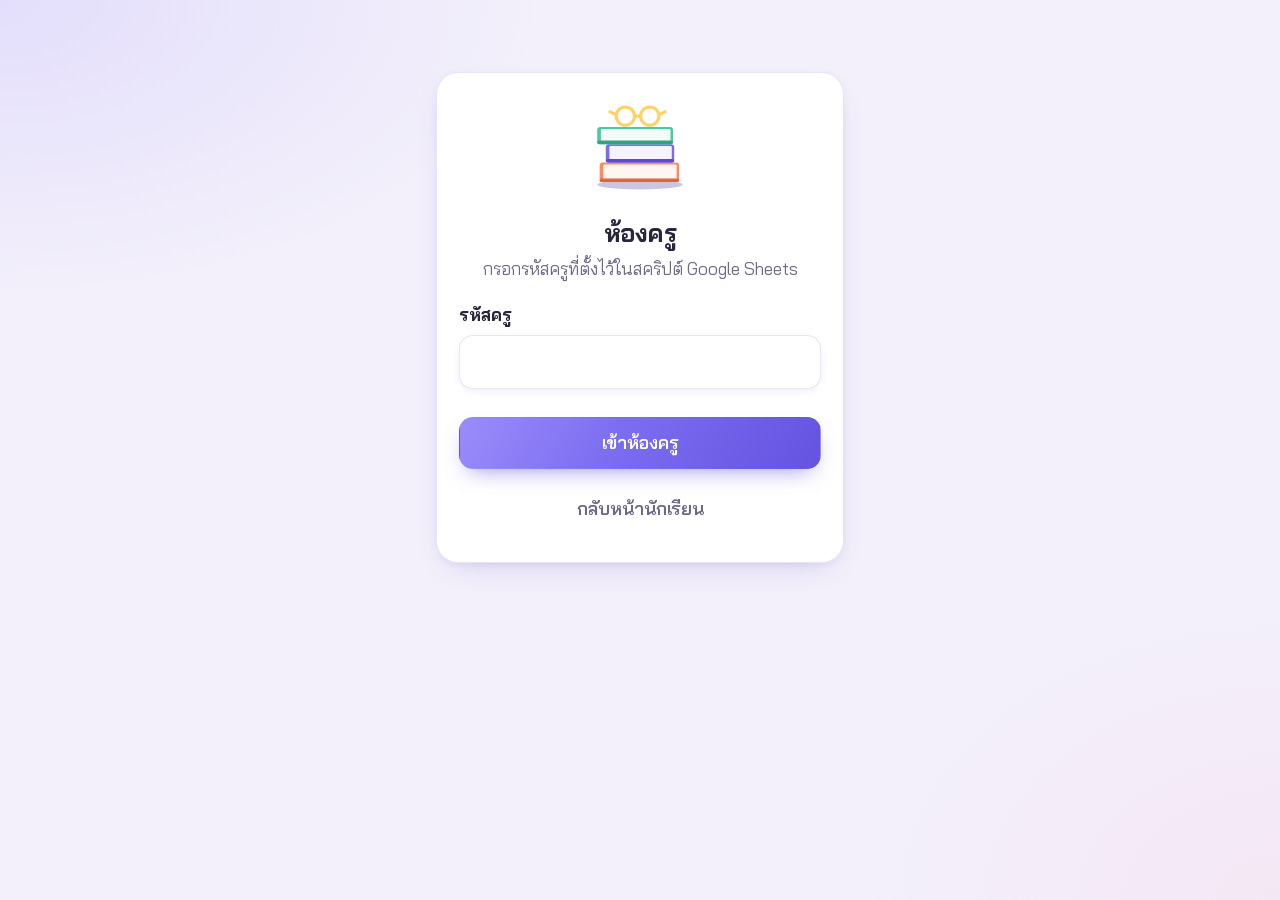
==== commit d6b739d5: "re design" ====
--- a/teacher.html
+++ b/teacher.html
@@ -34,7 +34,7 @@
 
 <div id="dashShell" class="dash" hidden>
   <aside class="side">
-    <a class="brand" href="teacher.html">ห้องครู<span>.</span></a>
+    <a class="brand" href="teacher.html"><span class="brand-mark" aria-hidden="true"><svg viewBox="0 0 24 24" fill="none" stroke="currentColor" stroke-width="2.2" stroke-linecap="round" stroke-linejoin="round"><path d="M4 6h16M4 12h16M4 18h10"/></svg></span>ห้องครู</a>
     <nav class="nav" id="nav" aria-label="เมนูห้องครู"></nav>
     <div class="side-bottom">
       <div class="upgrade card">
--- a/css/style.css
+++ b/css/style.css
@@ -1,32 +1,35 @@
-/* ---------- Design tokens ---------- */
+/* ---------- Design tokens (soft lavender dashboard) ---------- */
 :root {
-  --bg: #f4ecdf;
-  --paper: #fffaf2;
-  --paper-2: #f9f1e4;
-  --ink: #23212c;
-  --ink-soft: #625e6d;
-  --line: #23212c;
-  --shadow-color: #23212c;
-
-  --yellow: #f7c948;
-  --blue: #8e9ef6;
-  --pink: #f5a6b8;
-  --mint: #9ed8b6;
-  --peach: #f8bb8c;
-  --lilac: #c7b3f0;
-
-  --accent: #6173e8;
-  --accent-soft: #e3e7ff;
-  --correct-bg: #dcf2e5;
-  --correct-ink: #1d6a44;
-  --wrong-bg: #fde6d8;
-  --wrong-ink: #9c4a28;
-
-  --radius: 18px;
-  --radius-sm: 12px;
-  --border: 2px solid var(--line);
-  --shadow: 4px 4px 0 var(--shadow-color);
-  --shadow-sm: 2px 2px 0 var(--shadow-color);
+  --bg: #f3f0fb;
+  --paper: #ffffff;
+  --paper-2: #f6f4fd;
+  --ink: #29253d;
+  --ink-soft: #6e6887;
+  --line: rgba(92, 78, 170, .14);
+  --shadow-color: rgba(84, 68, 180, .18);
+
+  --yellow: #ffd580;
+  --blue: #b4bffd;
+  --pink: #fbb8d2;
+  --mint: #a3e3c3;
+  --peach: #fdc39d;
+  --lilac: #cfc3fe;
+
+  --accent: #6c5ce7;
+  --accent-2: #8f80fa;
+  --accent-soft: #ece9ff;
+  --grad: linear-gradient(120deg, #9b8cfb 0%, #7b6cf0 45%, #6453e0 100%);
+  --correct-bg: #dcf5e8;
+  --correct-ink: #17744a;
+  --wrong-bg: #fdeee4;
+  --wrong-ink: #a24f27;
+
+  --radius: 22px;
+  --radius-sm: 14px;
+  --border: 1px solid var(--line);
+  --shadow: 0 12px 32px -16px rgba(84, 68, 180, .30), 0 2px 6px rgba(84, 68, 180, .05);
+  --shadow-sm: 0 3px 10px -2px rgba(84, 68, 180, .12);
+  --shadow-hover: 0 22px 44px -18px rgba(84, 68, 180, .42), 0 4px 10px rgba(84, 68, 180, .06);
   --ease: cubic-bezier(.2, .8, .2, 1);
 
   --font: 'Bai Jamjuree', 'Noto Sans Thai', 'Leelawadee UI', 'Tahoma', system-ui, -apple-system, sans-serif;
@@ -36,27 +39,33 @@
 
 /* theme.js resolves "auto" to light/dark and sets data-theme on <html> */
 :root[data-theme="dark"] {
-    --bg: #1b1a22;
-    --paper: #26242f;
-    --paper-2: #2e2b38;
-    --ink: #f3ecdf;
-    --ink-soft: #b3adbf;
-    --line: #e9e0cf;
-    --shadow-color: #07060a;
-
-    --yellow: #e8b93a;
-    --blue: #7d8de6;
-    --pink: #e391a4;
-    --mint: #7fc49e;
-    --peach: #e7a472;
-    --lilac: #a894db;
-
-    --accent: #9aa8ff;
-    --accent-soft: #33385c;
-    --correct-bg: #1f3a2c;
-    --correct-ink: #9fe3bd;
-    --wrong-bg: #402b22;
-    --wrong-ink: #f3b597;
+    --bg: #141221;
+    --paper: #1e1b2e;
+    --paper-2: #262239;
+    --ink: #efecff;
+    --ink-soft: #aba4c8;
+    --line: rgba(196, 186, 255, .14);
+    --shadow-color: rgba(0, 0, 0, .5);
+
+    --yellow: #e9c06a;
+    --blue: #8f9cf0;
+    --pink: #e79bbb;
+    --mint: #84cfa8;
+    --peach: #eaa77c;
+    --lilac: #ad9ff3;
+
+    --accent: #a99cff;
+    --accent-2: #8f80fa;
+    --accent-soft: #2d2852;
+    --grad: linear-gradient(120deg, #7d6ef0 0%, #6252dc 50%, #4c3dc2 100%);
+    --correct-bg: #183a2b;
+    --correct-ink: #9fe8c2;
+    --wrong-bg: #3d2a20;
+    --wrong-ink: #f5bb9a;
+
+    --shadow: 0 12px 32px -16px rgba(0, 0, 0, .7), 0 2px 6px rgba(0, 0, 0, .25);
+    --shadow-sm: 0 3px 10px -2px rgba(0, 0, 0, .45);
+    --shadow-hover: 0 22px 44px -18px rgba(0, 0, 0, .8);
 
     color-scheme: dark;
 }
@@ -114,24 +123,26 @@
   width: 100%;
   padding: 12px 22px;
   font-size: 18px;
-  font-weight: 700;
-  border-radius: 999px;
+  font-weight: 600;
+  border-radius: 14px;
   border: var(--border);
   background: var(--paper);
   color: var(--ink);
-  box-shadow: var(--shadow);
+  box-shadow: var(--shadow-sm);
   cursor: pointer;
   text-decoration: none;
-  transition: transform .15s var(--ease), box-shadow .15s var(--ease), background .2s;
+  transition: transform .15s var(--ease), box-shadow .2s var(--ease), background .2s, border-color .2s;
   -webkit-tap-highlight-color: transparent;
 }
 
-.btn:hover:not(:disabled) { transform: translate(-1px, -1px); box-shadow: 5px 5px 0 var(--shadow-color); }
-.btn:active:not(:disabled) { transform: translate(3px, 3px); box-shadow: 1px 1px 0 var(--shadow-color); }
-.btn:disabled { opacity: .45; cursor: not-allowed; box-shadow: var(--shadow-sm); }
-
-.btn-primary { background: var(--yellow); color: #23212c; }
-.btn-secondary { background: var(--blue); color: #23212c; }
+.btn:hover:not(:disabled) { transform: translateY(-1px); box-shadow: var(--shadow); border-color: var(--accent-2); }
+.btn:active:not(:disabled) { transform: translateY(0); box-shadow: var(--shadow-sm); }
+.btn:disabled { opacity: .45; cursor: not-allowed; box-shadow: none; }
+
+.btn-primary { background: var(--grad); color: #fff; border-color: transparent; box-shadow: 0 10px 22px -10px rgba(108, 92, 231, .7); }
+.btn-primary:hover:not(:disabled) { border-color: transparent; box-shadow: 0 14px 28px -10px rgba(108, 92, 231, .8); }
+.btn-secondary { background: var(--accent-soft); color: var(--accent); border-color: transparent; }
+.btn-outline { background: var(--paper); color: var(--ink); border: 1.5px solid var(--line); box-shadow: none; }
 .btn-ghost {
   background: transparent;
   border-color: transparent;
@@ -140,7 +151,7 @@
   font-weight: 600;
   min-height: 48px;
 }
-.btn-ghost:hover:not(:disabled) { box-shadow: none; transform: none; color: var(--ink); text-decoration: underline; }
+.btn-ghost:hover:not(:disabled) { box-shadow: none; transform: none; color: var(--ink); text-decoration: underline; border-color: transparent; }
 .btn-ghost:active:not(:disabled) { box-shadow: none; }
 .btn-sm { min-height: 44px; font-size: 16px; padding: 8px 16px; width: auto; }
 
@@ -148,38 +159,42 @@
   display: inline-flex;
   align-items: center;
   gap: 6px;
-  padding: 2px 12px;
-  border: var(--border);
-  border-radius: 999px;
-  background: var(--paper);
-  font-size: 14px;
-  font-weight: 700;
-  white-space: nowrap;
-}
-.pill-yellow { background: var(--yellow); color: #23212c; }
-.pill-pink { background: var(--pink); color: #23212c; }
-.pill-blue { background: var(--blue); color: #23212c; }
-.pill-mint { background: var(--mint); color: #23212c; }
-.pill-peach { background: var(--peach); color: #23212c; }
-
-.bar {
-  height: 12px;
-  border: var(--border);
+  padding: 3px 12px;
+  border: 0;
   border-radius: 999px;
   background: var(--paper-2);
+  color: var(--ink);
+  font-size: 14px;
+  font-weight: 600;
+  white-space: nowrap;
+}
+.pill-yellow { background: #fff1cf; color: #7a5300; }
+.pill-pink { background: #ffe1ee; color: #93305c; }
+.pill-blue { background: var(--accent-soft); color: var(--accent); }
+.pill-mint { background: #dcf5e8; color: #17744a; }
+.pill-peach { background: #ffe8d9; color: #9a4a1c; }
+:root[data-theme="dark"] .pill-yellow { background: #43391f; color: #f5d892; }
+:root[data-theme="dark"] .pill-pink { background: #472536; color: #f7b6d2; }
+:root[data-theme="dark"] .pill-mint { background: #183a2b; color: #9fe8c2; }
+:root[data-theme="dark"] .pill-peach { background: #45301f; color: #f7c4a2; }
+
+.bar {
+  height: 10px;
+  border-radius: 999px;
+  background: var(--accent-soft);
   overflow: hidden;
 }
 .bar > span {
   display: block;
   height: 100%;
   width: 0;
-  background: var(--blue);
+  border-radius: 999px;
+  background: var(--grad);
   transition: width .6s var(--ease);
 }
 
 .cover {
   position: relative;
-  border-bottom: var(--border);
   overflow: hidden;
 }
 .cover svg { display: block; width: 100%; height: 100%; }
@@ -218,132 +233,7 @@
 }
 
 /* ---------- Student app ---------- */
-.student-app {
-  max-width: 760px;
-  margin: 0 auto;
-  padding: 16px 16px 48px;
-}
-
-.topbar {
-  display: flex;
-  align-items: center;
-  justify-content: space-between;
-  gap: 12px;
-  margin-bottom: 18px;
-}
-
-.brand {
-  font-weight: 700;
-  font-size: 26px;
-  color: var(--ink);
-  text-decoration: none;
-}
-.brand span { color: var(--accent); }
-
-.user-chip {
-  display: inline-flex;
-  align-items: center;
-  gap: 8px;
-  padding: 4px 14px 4px 4px;
-  border: var(--border);
-  border-radius: 999px;
-  background: var(--paper);
-  box-shadow: var(--shadow-sm);
-  font-weight: 700;
-  font-size: 15px;
-  max-width: 60%;
-}
-.user-chip .avatar {
-  width: 30px;
-  height: 30px;
-  border-radius: 50%;
-  border: var(--border);
-  background: var(--yellow);
-  display: grid;
-  place-items: center;
-  font-size: 14px;
-  flex-shrink: 0;
-  color: #23212c;
-}
-.user-chip .name { overflow: hidden; text-overflow: ellipsis; white-space: nowrap; }
-
 .screen { animation: rise .35s var(--ease); }
-
-.hero {
-  display: flex;
-  align-items: center;
-  gap: 14px;
-  padding: 18px;
-  margin-bottom: 26px;
-  overflow: hidden;
-}
-.hero-text { flex: 1; min-width: 0; }
-.hero h1 { font-size: 23px; margin: 0 0 4px; }
-.hero p { margin: 0; color: var(--ink-soft); font-size: 16px; }
-.hero-art { width: 96px; height: 96px; flex-shrink: 0; }
-
-.section-head {
-  display: flex;
-  align-items: baseline;
-  justify-content: space-between;
-  gap: 12px;
-  margin: 0 0 12px;
-}
-.section-head h2 { font-size: 20px; margin: 0; }
-.section-head .muted { color: var(--ink-soft); font-size: 15px; }
-
-.exam-grid {
-  display: grid;
-  grid-template-columns: 1fr;
-  gap: 18px;
-}
-@media (min-width: 620px) {
-  .exam-grid { grid-template-columns: 1fr 1fr; }
-}
-
-.exam-card {
-  overflow: hidden;
-  display: flex;
-  flex-direction: column;
-  transition: transform .2s var(--ease), box-shadow .2s var(--ease);
-  animation: rise .45s var(--ease) both;
-}
-.exam-card:hover { transform: translate(-2px, -2px); box-shadow: 6px 6px 0 var(--shadow-color); }
-.exam-card .cover { height: 118px; }
-.exam-card .cover .pill { position: absolute; top: 10px; left: 10px; }
-.exam-card-body { padding: 14px 16px 16px; display: flex; flex-direction: column; gap: 8px; flex: 1; }
-.exam-card h3 { margin: 0; font-size: 19px; }
-.exam-tags { display: flex; flex-wrap: wrap; gap: 6px; }
-.exam-tags .pill { font-size: 13px; }
-.exam-lesson { margin: -4px 0 0; font-size: 15px; color: var(--ink-soft); }
-.exam-meta { display: flex; flex-wrap: wrap; gap: 4px 14px; color: var(--ink-soft); font-size: 15px; }
-.best-row { display: flex; justify-content: space-between; font-size: 14px; color: var(--ink-soft); }
-.best-row strong { color: var(--ink); }
-.exam-card .btn { margin-top: auto; }
-.exam-card .bar { margin-bottom: 8px; }
-
-.review-card {
-  display: flex;
-  align-items: center;
-  flex-wrap: wrap;
-  gap: 12px 14px;
-  padding: 16px;
-  margin-top: 26px;
-  background: var(--pink);
-  color: #23212c;
-}
-.review-card .review-text { flex: 1; min-width: 180px; }
-.review-card strong { display: block; font-weight: 700; font-size: 18px; }
-.review-card span { font-size: 15px; }
-.review-card .btn { width: auto; background: var(--paper); color: var(--ink); }
-
-.site-foot {
-  margin-top: 40px;
-  text-align: center;
-  font-size: 14px;
-  color: var(--ink-soft);
-}
-.site-foot a { color: var(--ink-soft); }
 
 /* identify */
 .back-link {
@@ -477,7 +367,7 @@
   transition: transform .15s var(--ease), box-shadow .15s var(--ease), background .2s;
   -webkit-tap-highlight-color: transparent;
 }
-.choice-btn:hover:not(:disabled) { transform: translate(-1px, -1px); box-shadow: 3px 3px 0 var(--shadow-color); }
+.choice-btn:hover:not(:disabled) { transform: translateY(-3px); box-shadow: var(--shadow-hover); }
 .choice-btn .choice-icon {
   width: 34px;
   height: 34px;
@@ -534,58 +424,6 @@
 .summary-score { font-weight: 700; font-size: 32px; margin: 4px 0; }
 .summary-message { color: var(--ink-soft); font-size: 18px; margin: 6px 0 22px; }
 .summary-actions { display: flex; flex-direction: column; gap: 12px; }
-
-/* topbar extras */
-.topbar-right { display: flex; align-items: center; gap: 10px; min-width: 0; }
-.topbar-right .user-chip { max-width: 180px; }
-.icon-btn {
-  width: 44px;
-  height: 44px;
-  flex-shrink: 0;
-  display: grid;
-  place-items: center;
-  border: var(--border);
-  border-radius: 50%;
-  background: var(--paper);
-  color: var(--ink);
-  box-shadow: var(--shadow-sm);
-  cursor: pointer;
-  transition: transform .15s var(--ease), background .2s;
-}
-.icon-btn:hover { transform: rotate(-12deg); }
-.icon-btn svg { width: 20px; height: 20px; }
-
-/* how-to steps */
-.how-to {
-  list-style: none;
-  margin: -8px 0 26px;
-  padding: 0;
-  display: grid;
-  grid-template-columns: repeat(3, minmax(0, 1fr));
-  gap: 10px;
-}
-.how-to li {
-  display: flex;
-  flex-direction: column;
-  align-items: center;
-  gap: 6px;
-  text-align: center;
-  font-size: 14px;
-  line-height: 1.45;
-  color: var(--ink-soft);
-}
-.how-to span {
-  width: 34px;
-  height: 34px;
-  display: grid;
-  place-items: center;
-  border: var(--border);
-  border-radius: 50%;
-  background: var(--yellow);
-  color: #23212c;
-  font-weight: 700;
-  font-size: 16px;
-}
 
 /* quiz extras */
 .quiz-top-row .back-link { padding: 0 4px; min-height: 40px; }
@@ -665,90 +503,315 @@
 
 /* ---------- เลือกวิชา → บท → เรื่อง ---------- */
 /* columns follow the space the grid actually has (teacher page has side panels) */
-.nav-grid { display: grid; grid-template-columns: repeat(auto-fill, minmax(min(100%, 260px), 1fr)); gap: 16px; }
-.nav-list { display: flex; flex-direction: column; gap: 14px; }
-
-/* text left, icon badge right, progress meter across the bottom */
+.nav-grid { display: grid; grid-template-columns: repeat(auto-fill, minmax(min(100%, 140px), 1fr)); gap: 14px; }
+@media (min-width: 640px) { .nav-grid { grid-template-columns: repeat(auto-fill, minmax(190px, 1fr)); gap: 18px; } }
+.nav-list { display: flex; flex-direction: column; gap: 12px; }
+
+/* list row: pastel icon tile, text, progress meter */
 .nav-card {
   position: relative;
-  overflow: hidden;
   display: grid;
-  grid-template-columns: minmax(0, 1fr) auto;
-  grid-template-areas: "text icon" "meter meter";
+  grid-template-columns: auto minmax(0, 1fr);
+  grid-template-areas: "icon text" "icon meter";
   align-items: center;
-  column-gap: 14px;
-  row-gap: 14px;
+  column-gap: 16px;
+  row-gap: 8px;
   width: 100%;
-  min-height: 104px;
-  padding: 16px 18px;
-  border: var(--border);
-  border-radius: var(--radius);
-  box-shadow: var(--shadow);
-  background: linear-gradient(135deg, var(--c1) 0%, var(--c2) 100%);
-  color: var(--c-ink);
+  min-height: 88px;
+  padding: 12px 16px 12px 12px;
+  border: var(--border);
+  border-radius: 18px;
+  background: var(--paper);
+  box-shadow: var(--shadow-sm);
+  color: var(--ink);
   font: inherit;
   text-align: left;
   text-decoration: none;
   cursor: pointer;
-  transition: transform .2s var(--ease), box-shadow .2s var(--ease);
+  transition: transform .2s var(--ease), box-shadow .2s var(--ease), border-color .2s;
   animation: rise .45s var(--ease) both;
 }
-.nav-card:hover { transform: translate(-2px, -2px); box-shadow: 6px 6px 0 var(--shadow-color); }
-.nav-card:active { transform: translate(2px, 2px); box-shadow: var(--shadow-sm); }
-.nav-card::after {
-  content: '';
-  position: absolute;
-  right: -48px;
-  bottom: -64px;
-  width: 170px;
-  height: 170px;
-  border-radius: 50%;
-  background: rgba(255, 255, 255, .28);
-  pointer-events: none;
-}
-.nav-card-text { grid-area: text; position: relative; z-index: 1; display: flex; flex-direction: column; gap: 4px; }
-.nav-card-kicker { font-size: 14px; font-weight: 600; letter-spacing: .02em; opacity: .85; }
-.nav-card-title { font-size: 20px; font-weight: 700; line-height: 1.3; color: #23212c; overflow-wrap: anywhere; }
-.nav-card-sub { font-size: 16px; font-weight: 600; }
+.nav-card:hover { transform: translateY(-3px); box-shadow: var(--shadow-hover); border-color: var(--accent-2); }
+.nav-card:active { transform: translateY(0); }
+.nav-card-text { grid-area: text; display: flex; flex-direction: column; gap: 2px; min-width: 0; }
+.nav-card-kicker { font-size: 13px; font-weight: 600; color: var(--c-ink); }
+.nav-card-title { font-size: 18px; font-weight: 700; line-height: 1.35; overflow-wrap: anywhere; }
+.nav-card-sub { font-size: 14px; color: var(--ink-soft); }
 .nav-card-icon {
   grid-area: icon;
-  position: relative;
-  z-index: 1;
   display: grid;
   place-items: center;
   width: 64px;
   height: 64px;
-  border: var(--border);
+  border-radius: 16px;
+  background: linear-gradient(135deg, var(--c1), var(--c2));
+  font-size: 32px;
+  line-height: 1;
+}
+.nav-card-meter { grid-area: meter; height: 7px; border-radius: 99px; background: var(--accent-soft); overflow: hidden; }
+.nav-card-meter span { display: block; height: 100%; background: var(--grad); border-radius: 99px; }
+.nav-card:not(:has(.nav-card-meter)) { grid-template-areas: "icon text" "icon text"; }
+
+/* subject tile: big pastel picture on top, title below (like "Popular") */
+.nav-card-big {
+  grid-template-columns: minmax(0, 1fr);
+  grid-template-areas: "icon" "text" "meter";
+  align-items: stretch;
+  row-gap: 10px;
+  padding: 8px 8px 14px;
+}
+.nav-card-big:not(:has(.nav-card-meter)) { grid-template-areas: "icon" "text"; }
+.nav-card-big .nav-card-icon {
+  position: relative;
+  overflow: hidden;
+  width: auto;
+  height: auto;
+  aspect-ratio: 4 / 3.3;
+  border-radius: 14px;
+  font-size: clamp(52px, 6vw, 76px);
+  isolation: isolate;
+}
+.nav-card-big .nav-card-icon::before {
+  content: '';
+  position: absolute;
+  width: 70%;
+  aspect-ratio: 1;
+  right: -18%;
+  top: -22%;
   border-radius: 50%;
-  background: rgba(255, 255, 255, .75);
-  box-shadow: var(--shadow-sm);
-  font-size: 34px;
-  line-height: 1;
-}
-.nav-card-meter {
-  grid-area: meter;
-  position: relative;
-  z-index: 1;
-  height: 10px;
-  border: 2px solid #23212c;
-  border-radius: 99px;
-  background: rgba(255, 255, 255, .6);
-  overflow: hidden;
-}
-.nav-card-meter span { display: block; height: 100%; background: var(--c-ink); border-radius: 99px; }
-
-/* subject cards: equal height, title top, count bottom */
-.nav-card-big { min-height: 168px; padding: 20px; align-items: stretch; }
-.nav-card-big .nav-card-text { justify-content: space-between; }
-.nav-card-big .nav-card-title { font-size: 24px; }
-.nav-card-big .nav-card-icon { align-self: start; width: 80px; height: 80px; font-size: 44px; }
-
-.nav-subhead { margin: 10px 0 0; font-size: 18px; }
-
-.crumbs { display: flex; flex-direction: column; align-items: flex-start; gap: 10px; margin: 0 0 14px; }
-.crumbs ol { list-style: none; margin: 0; padding: 0; display: flex; flex-wrap: wrap; gap: 4px; font-size: 16px; color: var(--ink-soft); }
+  background: rgba(255, 255, 255, .35);
+  z-index: -1;
+}
+.nav-card-big .nav-card-icon::after {
+  content: '';
+  position: absolute;
+  bottom: 14%;
+  width: 46%;
+  height: 8px;
+  border-radius: 50%;
+  background: rgba(59, 47, 138, .14);
+  z-index: -1;
+}
+.nav-card-big .nav-card-text, .nav-card-big .nav-card-meter { margin: 0 6px; }
+.nav-card-big .nav-card-title { font-size: 19px; }
+
+.nav-subhead { margin: 18px 0 12px; font-size: 18px; }
+
+.crumbs { display: flex; flex-wrap: wrap; align-items: center; gap: 10px 14px; margin: 0 0 16px; }
+.crumbs ol { list-style: none; margin: 0; padding: 0; display: flex; flex-wrap: wrap; gap: 4px; font-size: 15px; color: var(--ink-soft); }
 .crumbs li + li::before { content: '›'; margin-right: 4px; }
-.crumbs a:not(.btn), .crumbs button.crumb-link { color: var(--accent); font-weight: 700; }
+.crumbs a:not(.btn), .crumbs button.crumb-link { color: var(--accent); font-weight: 600; }
 .crumbs button.crumb-link { border: 0; background: none; padding: 0; font: inherit; cursor: pointer; text-decoration: underline; }
 .crumbs [aria-current] { color: var(--ink); font-weight: 700; }
-.crumb-back { min-height: 48px; display: inline-flex; align-items: center; text-decoration: none; }
+.crumb-back { min-height: 44px; display: inline-flex; align-items: center; text-decoration: none; }
+
+/* ================= Dashboard shell (student) ================= */
+body.student {
+  background:
+    radial-gradient(900px 500px at 0% 0%, rgba(155, 140, 251, .18), transparent 60%),
+    radial-gradient(700px 500px at 100% 100%, rgba(251, 184, 210, .16), transparent 60%),
+    var(--bg);
+  background-attachment: fixed;
+}
+.app-shell { max-width: 1440px; margin: 0 auto; padding: 12px 16px 40px; }
+.app-side { display: none; }
+.app-main { min-width: 0; }
+
+.brand { display: inline-flex; align-items: center; gap: 10px; font-weight: 700; font-size: 24px; color: var(--ink); text-decoration: none; }
+.brand-mark {
+  width: 38px; height: 38px; display: grid; place-items: center; flex-shrink: 0;
+  border-radius: 12px; background: var(--grad); color: #fff;
+  box-shadow: 0 8px 18px -8px rgba(108, 92, 231, .8);
+}
+.brand-mark svg { width: 22px; height: 22px; }
+
+/* top bar */
+.topbar { display: flex; align-items: center; gap: 12px; flex-wrap: wrap; margin-bottom: 16px; }
+.topbar .brand-mobile { margin-right: auto; }
+.search-box {
+  order: 3; flex: 1 0 100%;
+  display: flex; align-items: center; gap: 10px;
+  min-height: 50px; padding: 0 16px;
+  border: var(--border); border-radius: 14px;
+  background: var(--paper); box-shadow: var(--shadow-sm);
+  color: var(--ink-soft);
+}
+.search-box svg { width: 20px; height: 20px; flex-shrink: 0; }
+.search-box input { flex: 1; min-width: 0; border: 0; outline: 0; background: none; color: var(--ink); font: inherit; font-size: 17px; min-height: 48px; }
+.search-box:focus-within { border-color: var(--accent-2); box-shadow: 0 0 0 4px var(--accent-soft); }
+.topbar-right { display: flex; align-items: center; gap: 10px; min-width: 0; }
+.icon-btn {
+  width: 46px; height: 46px; flex-shrink: 0; display: grid; place-items: center;
+  border: var(--border); border-radius: 14px; background: var(--paper); color: var(--ink-soft);
+  box-shadow: var(--shadow-sm); cursor: pointer; transition: color .2s, transform .15s var(--ease);
+}
+.icon-btn:hover { color: var(--accent); transform: translateY(-1px); }
+.icon-btn svg { width: 20px; height: 20px; }
+.user-chip {
+  display: inline-flex; align-items: center; gap: 8px; max-width: 180px;
+  padding: 4px 14px 4px 4px; border: var(--border); border-radius: 999px;
+  background: var(--paper); box-shadow: var(--shadow-sm); font-weight: 600; font-size: 15px;
+}
+.user-chip .avatar { width: 36px; height: 36px; border-radius: 50%; background: var(--grad); color: #fff; display: grid; place-items: center; font-size: 15px; flex-shrink: 0; }
+.user-chip .name { overflow: hidden; text-overflow: ellipsis; white-space: nowrap; }
+
+/* purple welcome banner */
+.hero-banner {
+  position: relative; overflow: hidden;
+  display: flex; align-items: center; justify-content: center; gap: 12px;
+  min-height: 190px; padding: 28px 20px; margin-bottom: 20px;
+  border-radius: var(--radius); background: var(--grad); color: #fff; text-align: center;
+  box-shadow: 0 24px 48px -24px rgba(90, 70, 220, .7);
+}
+.hero-banner::before, .hero-banner::after {
+  content: ''; position: absolute; border-radius: 50%; pointer-events: none;
+}
+.hero-banner::before { width: 320px; height: 320px; left: 36%; top: -170px; background: rgba(255, 255, 255, .09); }
+.hero-banner::after { width: 12px; height: 12px; right: 12px; top: 12px; border: 3px solid #ffd166; }
+@media (min-width: 640px) { .hero-banner::after { right: 30%; top: 28px; } }
+.hero-text { position: relative; z-index: 1; max-width: 460px; }
+.hero-banner h1 { margin: 0 0 6px; font-size: 26px; color: #fff; }
+.hero-banner p { margin: 0 0 16px; font-size: 16px; color: rgba(255, 255, 255, .86); }
+.btn-hero {
+  width: auto; min-height: 46px; padding: 8px 26px; font-size: 16px;
+  background: rgba(255, 255, 255, .1); color: #fff; border: 1.5px solid rgba(255, 255, 255, .7); box-shadow: none;
+}
+.btn-hero:hover:not(:disabled) { background: rgba(255, 255, 255, .2); border-color: #fff; box-shadow: none; }
+.hero-illus { display: none; position: relative; z-index: 1; width: 170px; flex-shrink: 0; }
+.hero-illus svg { display: block; width: 100%; height: auto; filter: drop-shadow(0 12px 14px rgba(30, 15, 110, .3)); }
+
+/* two columns: content + right cards */
+.start-grid { display: grid; grid-template-columns: minmax(0, 1fr); gap: 20px; align-items: start; }
+.panel-card, .side-card {
+  background: var(--paper); border: var(--border); border-radius: var(--radius); box-shadow: var(--shadow);
+}
+.panel-card { padding: 20px 16px; }
+.start-side { display: flex; flex-direction: column; gap: 16px; }
+.side-card { padding: 18px; }
+.side-card-head { display: flex; align-items: flex-start; justify-content: space-between; gap: 10px; margin-bottom: 14px; }
+.side-card-head h3 { margin: 0; font-size: 18px; }
+.side-card-head p { margin: 0; font-size: 14px; color: var(--ink-soft); line-height: 1.5; }
+.side-card-icon { font-size: 26px; line-height: 1; }
+
+.section-head { display: flex; align-items: baseline; justify-content: space-between; gap: 12px; margin: 0 0 14px; }
+.section-head h2 { font-size: 21px; margin: 0; }
+.section-head .muted { color: var(--ink-soft); font-size: 14px; font-weight: 600; text-transform: none; }
+.section-head-gap { margin-top: 28px; }
+
+/* progress list (Unlocks achievement) */
+.achieve-list { display: flex; flex-direction: column; gap: 6px; }
+.achieve-row { display: flex; align-items: center; gap: 12px; padding: 8px; margin: 0 -8px; border-radius: 14px; color: var(--ink); text-decoration: none; }
+.achieve-row:hover { background: var(--paper-2); }
+.achieve-icon { width: 44px; height: 44px; flex-shrink: 0; display: grid; place-items: center; border-radius: 50%; font-size: 22px; }
+.achieve-body { flex: 1; min-width: 0; display: flex; flex-direction: column; gap: 6px; }
+.achieve-top { display: flex; justify-content: space-between; gap: 8px; font-size: 15px; }
+.achieve-top span { color: var(--ink-soft); font-size: 13px; white-space: nowrap; }
+.achieve-body .bar { height: 7px; }
+
+/* suggested sets (Best sales) */
+.suggest-list { display: flex; flex-direction: column; gap: 12px; }
+.suggest-row { display: flex; align-items: center; gap: 12px; }
+.suggest-thumb { width: 48px; height: 48px; flex-shrink: 0; display: grid; place-items: center; border-radius: 14px; font-size: 24px; }
+.suggest-body { flex: 1; min-width: 0; display: flex; flex-direction: column; }
+.suggest-body b { font-size: 15px; font-weight: 600; overflow: hidden; text-overflow: ellipsis; white-space: nowrap; }
+.suggest-body span { font-size: 13px; color: var(--ink-soft); }
+.suggest-btn { width: auto; min-height: 44px; min-width: 60px; padding: 6px 14px; font-size: 15px; border-radius: 12px; }
+
+.review-card { display: flex; flex-direction: column; gap: 12px; background: linear-gradient(135deg, #fff0f6, #f3eeff); }
+:root[data-theme="dark"] .review-card { background: linear-gradient(135deg, #3a2436, #2b2550); }
+.review-card strong { display: block; font-size: 17px; }
+.review-card span { font-size: 14px; color: var(--ink-soft); }
+.review-card .btn { width: 100%; }
+
+.site-foot { margin-top: 32px; text-align: center; font-size: 14px; color: var(--ink-soft); }
+.site-foot a { color: var(--ink-soft); }
+
+/* ================= Exam card (materials style) ================= */
+.exam-grid { display: grid; grid-template-columns: repeat(auto-fill, minmax(min(100%, 230px), 1fr)); gap: 18px; }
+.exam-card {
+  display: flex; flex-direction: column; overflow: hidden;
+  background: var(--paper); border: var(--border); border-radius: 18px; box-shadow: var(--shadow-sm);
+  transition: transform .2s var(--ease), box-shadow .2s var(--ease);
+  animation: rise .45s var(--ease) both;
+}
+.exam-card:hover { transform: translateY(-3px); box-shadow: var(--shadow-hover); }
+.exam-card .cover { height: 120px; margin: 8px 8px 0; border-radius: 12px; }
+.cover-badge {
+  position: absolute; top: 8px; left: 8px;
+  padding: 2px 10px; border-radius: 8px;
+  background: rgba(35, 28, 70, .78); color: #fff; font-size: 13px; font-weight: 600;
+}
+.exam-card-body { flex: 1; display: flex; flex-direction: column; gap: 8px; padding: 12px 14px 14px; }
+.exam-kind { display: flex; align-items: center; gap: 6px; font-size: 14px; color: var(--ink-soft); font-weight: 500; }
+.kind-icon { width: 22px; height: 22px; display: grid; place-items: center; border-radius: 6px; background: #fff1cf; font-size: 12px; }
+.kind-dot { color: var(--ink-soft); }
+.kind-type { color: var(--accent); font-weight: 600; }
+.exam-card h3 {
+  margin: 0; font-size: 18px; line-height: 1.4; font-weight: 700;
+  display: -webkit-box; -webkit-line-clamp: 2; -webkit-box-orient: vertical; overflow: hidden;
+}
+.exam-chips { display: flex; flex-wrap: wrap; gap: 6px; }
+.exam-chips span { padding: 2px 10px; border-radius: 999px; background: var(--paper-2); border: var(--border); font-size: 13px; color: var(--ink-soft); }
+.exam-foot { display: flex; align-items: center; justify-content: space-between; gap: 10px; margin-top: auto; padding-top: 6px; }
+.exam-progress { display: inline-flex; align-items: center; gap: 8px; font-size: 14px; color: var(--ink-soft); min-width: 0; }
+.exam-progress b { color: var(--ink); }
+.ring {
+  --p: 0;
+  width: 24px; height: 24px; flex-shrink: 0; border-radius: 50%;
+  background: conic-gradient(#3ccf8e calc(var(--p) * 1%), var(--accent-soft) 0);
+  -webkit-mask: radial-gradient(circle, transparent 52%, #000 54%);
+          mask: radial-gradient(circle, transparent 52%, #000 54%);
+}
+.exam-foot .btn { min-height: 44px; padding: 6px 18px; flex-shrink: 0; }
+
+/* ================= Wider screens ================= */
+@media (min-width: 640px) {
+  .search-box { order: 0; flex: 1 1 280px; max-width: 420px; }
+  .topbar .brand-mobile { margin-right: 0; }
+  .topbar-right { margin-left: auto; }
+  .panel-card { padding: 22px; }
+  .hero-illus { display: block; width: 130px; }
+  .hero-banner { justify-content: space-between; }
+}
+@media (min-width: 1024px) {
+  .app-shell { display: grid; grid-template-columns: 250px minmax(0, 1fr); gap: 24px; padding: 20px 24px 40px; }
+  .app-side {
+    position: sticky; top: 20px; height: calc(100vh - 40px);
+    display: flex; flex-direction: column; gap: 6px;
+    padding: 24px 16px; background: var(--paper); border: var(--border); border-radius: var(--radius); box-shadow: var(--shadow);
+    overflow-y: auto;
+  }
+  .app-side .brand { margin: 0 8px 22px; }
+  .topbar .brand-mobile { display: none; }
+  .hero-illus { width: 170px; }
+  .hero-banner { min-height: 210px; padding: 28px 40px; }
+  .hero-banner h1 { font-size: 30px; }
+  .start-grid { grid-template-columns: minmax(0, 1fr) 300px; }
+}
+
+/* sidebar menu */
+.side-nav { display: flex; flex-direction: column; gap: 4px; }
+.side-link {
+  position: relative; display: flex; align-items: center; gap: 14px;
+  min-height: 48px; padding: 8px 14px; border: 0; border-radius: 12px;
+  background: none; color: var(--ink-soft); font: inherit; font-size: 16px; font-weight: 500;
+  text-align: left; text-decoration: none; cursor: pointer; transition: background .2s, color .2s;
+}
+.side-link:hover { background: var(--paper-2); color: var(--ink); }
+.side-link.active { color: var(--accent); font-weight: 700; background: var(--accent-soft); }
+.side-link.active::before { content: ''; position: absolute; left: -16px; top: 10px; bottom: 10px; width: 4px; border-radius: 0 4px 4px 0; background: var(--accent); }
+.side-link-icon { width: 24px; height: 24px; display: grid; place-items: center; flex-shrink: 0; }
+.side-link-icon svg { width: 22px; height: 22px; }
+.side-emoji { font-size: 19px; line-height: 1; }
+.side-promo {
+  margin-top: auto; padding: 18px 14px 16px; text-align: center;
+  border-radius: 18px; background: var(--paper-2); border: var(--border);
+}
+.side-promo-art { font-size: 34px; line-height: 1; margin-bottom: 6px; }
+.side-promo p { margin: 0 0 12px; font-size: 15px; color: var(--ink-soft); line-height: 1.5; }
+.side-promo .btn { width: 100%; }
+
+/* while doing a quiz: focus on the question */
+body.in-quiz .app-side, body.in-quiz .search-box { display: none; }
+body.in-quiz .app-shell { display: block; max-width: 780px; }
+body.in-quiz .topbar .brand-mobile { display: inline-flex; }
--- a/css/teacher.css
+++ b/css/teacher.css
@@ -42,8 +42,9 @@
   transition: background .2s, border-color .2s, box-shadow .2s, transform .15s var(--ease);
 }
 .nav-btn svg { width: 20px; height: 20px; flex-shrink: 0; }
-.nav-btn:hover { background: var(--paper-2); }
-.nav-btn.active { background: var(--paper-2); border-color: var(--line); box-shadow: var(--shadow-sm); }
+.nav-btn { color: var(--ink-soft); font-weight: 500; border-radius: 12px; }
+.nav-btn:hover { background: var(--paper-2); color: var(--ink); }
+.nav-btn.active { position: relative; background: var(--accent-soft); color: var(--accent); font-weight: 700; }
 .side-bottom { display: none; }
 
 /* main */
@@ -132,7 +133,7 @@
   border-radius: 50%;
   flex-shrink: 0;
 }
-.chip:hover { transform: translate(-1px, -1px); }
+.chip:hover { transform: translateY(-3px); }
 .chip.active { background: var(--ink); color: var(--paper); }
 
 .search {
@@ -165,7 +166,7 @@
   transition: transform .2s var(--ease), box-shadow .2s var(--ease);
   animation: rise .4s var(--ease) both;
 }
-.student-card:hover { transform: translate(-2px, -2px); box-shadow: 6px 6px 0 var(--shadow-color); }
+.student-card:hover { transform: translateY(-3px); box-shadow: var(--shadow-hover); }
 .who { display: flex; align-items: center; gap: 12px; }
 .who .avatar {
   width: 42px;
@@ -501,37 +502,40 @@
 
 /* layouts */
 @media (min-width: 900px) {
-  .dash { grid-template-columns: 240px minmax(0, 1fr); }
+  .dash { grid-template-columns: 270px minmax(0, 1fr); }
   .side {
     position: sticky;
-    top: 0;
-    height: 100vh;
+    top: 20px;
+    height: calc(100vh - 40px);
+    margin: 20px 0 20px 20px;
     flex-direction: column;
     align-items: stretch;
     gap: 0;
-    padding: 28px 18px;
-    border-bottom: 0;
-    border-right: var(--border);
+    padding: 24px 16px;
+    border: var(--border);
+    border-radius: var(--radius);
+    box-shadow: var(--shadow);
     overflow: visible;
   }
-  .side .brand { margin: 0 0 26px 8px; font-size: 28px; }
+  .side .brand { margin: 0 8px 24px; font-size: 24px; }
+  .nav-btn.active::before { content: ''; position: absolute; left: -16px; top: 10px; bottom: 10px; width: 4px; border-radius: 0 4px 4px 0; background: var(--accent); }
   .nav { flex-direction: column; gap: 6px; }
   .nav-btn { font-size: 16px; padding: 10px 14px; }
   .side-bottom { display: block; margin-top: auto; padding-top: 24px; }
   .upgrade {
-    padding: 14px;
-    text-align: left;
-    background: var(--mint);
-    color: #23212c;
+    padding: 18px 14px 16px;
+    text-align: center;
+    background: var(--paper-2);
+    box-shadow: none;
   }
   .upgrade strong { display: block; font-size: 16px; margin-bottom: 8px; }
-  .upgrade .btn { background: var(--paper); color: var(--ink); min-height: 44px; font-size: 15px; }
+  .upgrade .btn { background: var(--grad); color: #fff; border-color: transparent; min-height: 44px; font-size: 15px; }
   .main { padding: 32px 36px 40px; }
   .aside { grid-column: 2; }
 }
 
 @media (min-width: 1180px) {
-  .dash { grid-template-columns: 250px minmax(0, 1fr) 340px; }
+  .dash { grid-template-columns: 270px minmax(0, 1fr) 340px; }
   .aside {
     grid-column: auto;
     position: sticky;
@@ -539,8 +543,8 @@
     height: 100vh;
     overflow-y: auto;
     border-top: 0;
-    border-left: var(--border);
-    padding: 32px 24px;
+    padding: 32px 24px 32px 0;
+    background: transparent;
   }
 }
 
@@ -615,3 +619,22 @@
 .draft-set h3 { margin: 0 0 4px; font-size: 17px; }
 .draft-set .pick-fields { margin: 8px 0; }
 .bank-nav { margin-bottom: 26px; }
+
+/* soft dashboard look */
+body.teacher {
+  background:
+    radial-gradient(900px 500px at 0% 0%, rgba(155, 140, 251, .18), transparent 60%),
+    radial-gradient(700px 500px at 100% 100%, rgba(251, 184, 210, .16), transparent 60%),
+    var(--bg);
+  background-attachment: fixed;
+}
+.dash, .main { background: transparent; }
+.side { background: var(--paper); }
+.teacher .hero-banner { margin-bottom: 22px; }
+.stat { border: 0; color: #29253d; box-shadow: var(--shadow-sm); }
+.teacher .bank-grid, .teacher .exam-grid { display: grid; grid-template-columns: repeat(auto-fill, minmax(min(100%, 240px), 1fr)); gap: 18px; margin-bottom: 26px; }
+.exam-card .meta-mini { margin: 0; font-size: 13px; color: var(--ink-soft); line-height: 1.5; }
+.teacher .hero-banner { min-height: 170px; padding: 24px; }
+.teacher .hero-illus { width: 110px; }
+.teacher .hero-text { max-width: 380px; }
+@media (max-width: 1400px) and (min-width: 1180px) { .teacher .hero-illus-left { display: none; } }
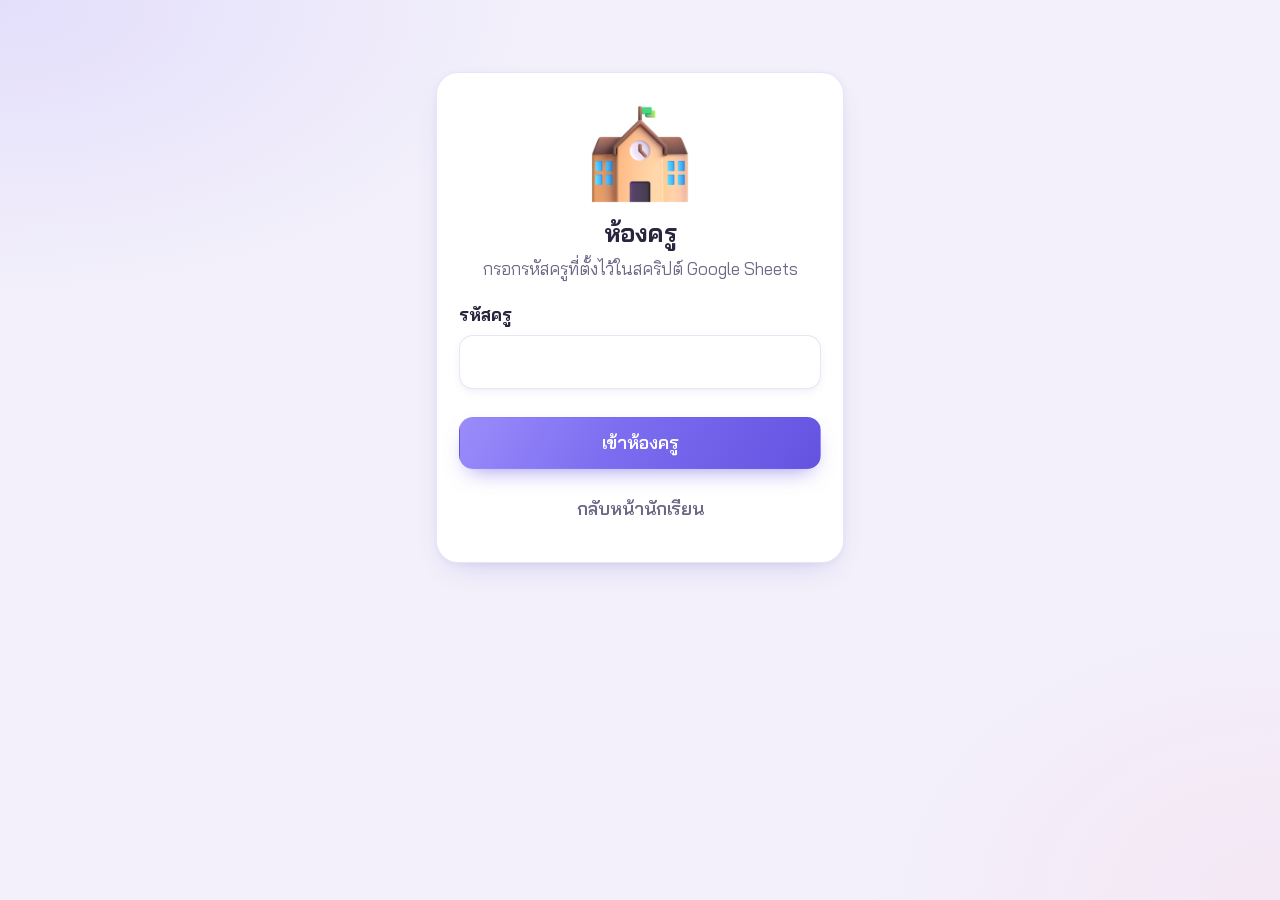
==== commit 37335c83: "student update" ====
--- a/teacher.html
+++ b/teacher.html
@@ -52,6 +52,19 @@
   <aside class="aside" id="aside"></aside>
 </div>
 
+<div id="tConfirm" class="confirm-modal" role="dialog" aria-modal="true" aria-labelledby="tConfirmTitle" hidden>
+  <div class="card confirm-card t-confirm">
+    <img class="t-confirm-art" src="img/3d/speech_balloon.png" alt="" />
+    <p id="tConfirmTitle" class="confirm-text"></p>
+    <p id="tConfirmText" class="t-confirm-quote" hidden></p>
+    <p id="tConfirmNote" class="t-confirm-note" hidden></p>
+    <div class="confirm-actions">
+      <button type="button" class="btn btn-ghost" data-action="confirm-cancel">ยกเลิก</button>
+      <button type="button" id="tConfirmOk" class="btn btn-primary" data-action="confirm-ok">ตกลง</button>
+    </div>
+  </div>
+</div>
+
 <script src="js/config.js"></script>
 <script src="js/art.js"></script>
 <script src="js/examsource.js"></script>
--- a/css/style.css
+++ b/css/style.css
@@ -815,3 +815,90 @@
 body.in-quiz .app-side, body.in-quiz .search-box { display: none; }
 body.in-quiz .app-shell { display: block; max-width: 780px; }
 body.in-quiz .topbar .brand-mobile { display: inline-flex; }
+
+/* ---------- 3D pictures (Microsoft Fluent Emoji 3D, MIT) ---------- */
+.pic3d { display: block; width: 100%; height: 100%; object-fit: contain; }
+.nav-card-icon .pic3d { width: 72%; height: 72%; filter: drop-shadow(0 6px 8px rgba(59, 47, 138, .22)); }
+.nav-card-big .nav-card-icon .pic3d { width: 62%; height: 62%; position: relative; z-index: 1; transition: transform .3s var(--ease); }
+.nav-card-big:hover .nav-card-icon .pic3d { transform: translateY(-4px) rotate(-4deg) scale(1.04); }
+.side-link-icon .pic3d { width: 24px; height: 24px; }
+.achieve-icon .pic3d, .suggest-thumb .pic3d { width: 64%; height: 64%; }
+img.kind-icon { width: 22px; height: 22px; padding: 2px; border-radius: 6px; background: #fff1cf; object-fit: contain; }
+img.side-promo-art { width: 64px; height: 64px; margin: 0 auto 6px; }
+img.side-card-icon { width: 40px; height: 40px; }
+
+.scene3d { position: relative; width: 100%; aspect-ratio: 1; }
+.scene3d img { position: absolute; object-fit: contain; filter: drop-shadow(0 14px 16px rgba(30, 15, 110, .35)); }
+.scene3d .s-big { width: 78%; left: 11%; top: 16%; }
+.scene3d .s-a { width: 40%; left: 0; top: 0; transform: rotate(-12deg); animation: float3d 5s ease-in-out infinite; }
+.scene3d .s-b { width: 32%; right: 0; bottom: 6%; transform: rotate(10deg); animation: float3d 6s ease-in-out -2s infinite; }
+@keyframes float3d { 0%, 100% { translate: 0 0; } 50% { translate: 0 -8px; } }
+
+/* ---------- เข้าสู่ระบบ ---------- */
+body.need-login .app-side, body.need-login .topbar, body.need-login .bottom-nav { display: none !important; }
+body.need-login .app-shell { display: block; max-width: 520px; }
+.login-wrap { min-height: calc(100vh - 60px); display: flex; flex-direction: column; justify-content: center; align-items: center; gap: 18px; padding: 16px 0; }
+.login-card {
+  width: 100%; padding: 28px 22px 22px; text-align: center;
+  background: var(--paper); border: var(--border); border-radius: var(--radius); box-shadow: var(--shadow);
+}
+.login-art { width: 104px; height: 104px; object-fit: contain; margin: -4px auto 4px; display: block; filter: drop-shadow(0 12px 14px rgba(84, 68, 180, .3)); }
+.login-card h1 { margin: 0; font-size: 28px; }
+.login-card .sub { margin: 4px 0 20px; color: var(--ink-soft); font-size: 17px; }
+.login-card form { text-align: left; display: flex; flex-direction: column; gap: 4px; }
+.login-card .btn-primary { margin-top: 10px; }
+.pass-row { display: flex; gap: 8px; }
+.pass-row input { flex: 1; min-width: 0; }
+.pass-row .btn { flex-shrink: 0; min-height: 54px; }
+.login-help { margin: 16px 0 0; font-size: 16px; color: var(--ink-soft); }
+.login-teacher { font-size: 16px; color: var(--ink-soft); }
+
+/* identify: who is doing the test */
+.known-user { display: flex; align-items: center; gap: 12px; padding: 14px; margin-bottom: 14px; border-radius: 16px; background: var(--accent-soft); }
+.known-avatar { width: 48px; height: 48px; flex-shrink: 0; display: grid; place-items: center; border-radius: 50%; background: var(--grad); color: #fff; font-size: 20px; }
+.known-text { flex: 1; min-width: 0; display: flex; flex-direction: column; }
+.known-text strong { font-size: 20px; overflow-wrap: anywhere; }
+.known-text span { font-size: 16px; color: var(--ink-soft); }
+.known-user .btn { flex-shrink: 0; color: var(--accent); }
+
+/* user chip is a button */
+.user-chip { font: inherit; font-weight: 600; font-size: 15px; color: var(--ink); cursor: pointer; min-height: 48px; }
+.user-chip:hover { border-color: var(--accent-2); }
+.chip-switch { color: var(--accent); font-weight: 700; }
+
+/* ---------- อ่านง่าย กดง่าย: ตัวหนังสือ >= 16px ปุ่ม >= 48px ---------- */
+body.student .btn, body.student .btn-sm, body.student .suggest-btn, body.student .exam-foot .btn,
+body.student .crumb-back, body.student .icon-btn { min-height: 48px; }
+body.student .icon-btn { width: 48px; }
+body.student .nav-card-sub, body.student .nav-card-kicker, body.student .exam-kind, body.student .exam-progress,
+body.student .exam-chips span, body.student .achieve-top, body.student .achieve-top span,
+body.student .suggest-body b, body.student .suggest-body span, body.student .side-card-head p,
+body.student .section-head .muted, body.student .crumbs ol, body.student .cover-badge,
+body.student .review-card span, body.student .site-foot, body.student .image-hint,
+body.student .key-hint, body.student .field .hint, body.student .switch-row .label-text span { font-size: 16px; }
+body.student .suggest-body b { white-space: normal; display: -webkit-box; -webkit-line-clamp: 2; -webkit-box-orient: vertical; overflow: hidden; }
+
+/* ---------- แถบเมนูล่าง (มือถือ/แท็บเล็ต) ---------- */
+.bottom-nav {
+  position: fixed; left: 0; right: 0; bottom: 0; z-index: 50;
+  display: grid; grid-template-columns: repeat(4, 1fr);
+  padding: 6px 8px calc(6px + env(safe-area-inset-bottom));
+  background: var(--paper);
+  border-top: var(--border);
+  box-shadow: 0 -8px 24px -16px rgba(84, 68, 180, .4);
+}
+.bn-item {
+  display: flex; flex-direction: column; align-items: center; justify-content: center; gap: 2px;
+  min-height: 58px; border: 0; border-radius: 14px; background: none;
+  color: var(--ink-soft); font: inherit; font-size: 14px; font-weight: 600; text-decoration: none; cursor: pointer;
+}
+.bn-item img { width: 30px; height: 30px; object-fit: contain; }
+.bn-item:active, .bn-item:hover { background: var(--accent-soft); color: var(--accent); }
+.bn-item span { max-width: 100%; overflow: hidden; text-overflow: ellipsis; white-space: nowrap; }
+body.student { padding-bottom: 86px; }
+body.student.in-quiz, body.student.need-login { padding-bottom: 0; }
+body.in-quiz .bottom-nav { display: none; }
+@media (min-width: 1024px) {
+  .bottom-nav { display: none; }
+  body.student { padding-bottom: 0; }
+}
--- a/css/teacher.css
+++ b/css/teacher.css
@@ -638,3 +638,44 @@
 .teacher .hero-illus { width: 110px; }
 .teacher .hero-text { max-width: 380px; }
 @media (max-width: 1400px) and (min-width: 1180px) { .teacher .hero-illus-left { display: none; } }
+
+/* บัญชีนักเรียน */
+.acc-draft { margin-top: 14px; }
+.acc-table code, .acc-draft code { font-size: 15px; background: var(--paper-2); padding: 2px 8px; border-radius: 6px; }
+.acc-actions { white-space: nowrap; }
+.acc-actions .btn { margin-left: 4px; }
+
+/* บัตรเข้าระบบ (พิมพ์) */
+#printCards { display: none; }
+@media print {
+  body.printing-cards > *:not(#printCards) { display: none !important; }
+  body.printing-cards { background: #fff !important; padding: 0 !important; }
+  body.printing-cards #printCards { display: grid; grid-template-columns: 1fr 1fr; gap: 0; }
+  .login-slip { break-inside: avoid; height: 52mm; padding: 5mm 6mm; border: 1px dashed #999; color: #222; font-family: var(--font); }
+  .slip-head { display: flex; align-items: center; gap: 8px; margin-bottom: 3mm; }
+  .slip-head img { width: 11mm; height: 11mm; }
+  .slip-head b { display: block; font-size: 14pt; }
+  .slip-head span { font-size: 8pt; color: #555; word-break: break-all; }
+  .slip-name { font-size: 13pt; font-weight: 700; margin-bottom: 2mm; }
+  .slip-name small { font-weight: 400; color: #555; }
+  .slip-row { display: flex; justify-content: space-between; align-items: center; font-size: 11pt; padding: 1mm 0; border-top: 1px solid #eee; }
+  .slip-row code { font-size: 15pt; font-weight: 700; letter-spacing: 1px; }
+}
+
+/* ร่าง / เผยแพร่ */
+.draft-badge { position: absolute; right: 8px; top: 8px; padding: 2px 10px; border-radius: 8px; background: #fff1cf; color: #7a5300; font-size: 13px; font-weight: 700; }
+.status-note, .update-banner { display: flex; align-items: center; gap: 14px; padding: 14px 16px; margin-bottom: 18px; border-radius: 18px; border: 1px solid rgba(214, 160, 40, .35); background: #fff7e0; color: #5c4200; }
+:root[data-theme="dark"] .status-note, :root[data-theme="dark"] .update-banner { background: #3a3120; color: #f5deaa; border-color: rgba(233, 192, 106, .3); }
+.status-note img, .update-banner img { width: 44px; height: 44px; flex-shrink: 0; object-fit: contain; }
+.status-note div, .update-banner div { flex: 1; min-width: 0; display: flex; flex-direction: column; }
+.status-note span, .update-banner span { font-size: 14px; opacity: .9; }
+.update-banner .btn { flex-shrink: 0; }
+@media (max-width: 560px) { .update-banner { flex-wrap: wrap; } .update-banner .btn { width: 100%; } }
+
+/* กล่องยืนยันในธีม */
+.t-confirm { max-width: 420px; }
+.t-confirm-art { width: 56px; height: 56px; margin: -4px auto 6px; display: block; }
+.t-confirm-quote { margin: -8px 0 12px; padding: 10px 12px; border-radius: 12px; background: var(--paper-2); font-size: 15px; text-align: left; max-height: 140px; overflow: auto; }
+.t-confirm-note { margin: -6px 0 16px; font-size: 14px; color: var(--ink-soft); }
+.btn-danger { background: #e2574c; color: #fff; border-color: transparent; }
+.btn-danger:hover:not(:disabled) { border-color: transparent; background: #cf4439; }
